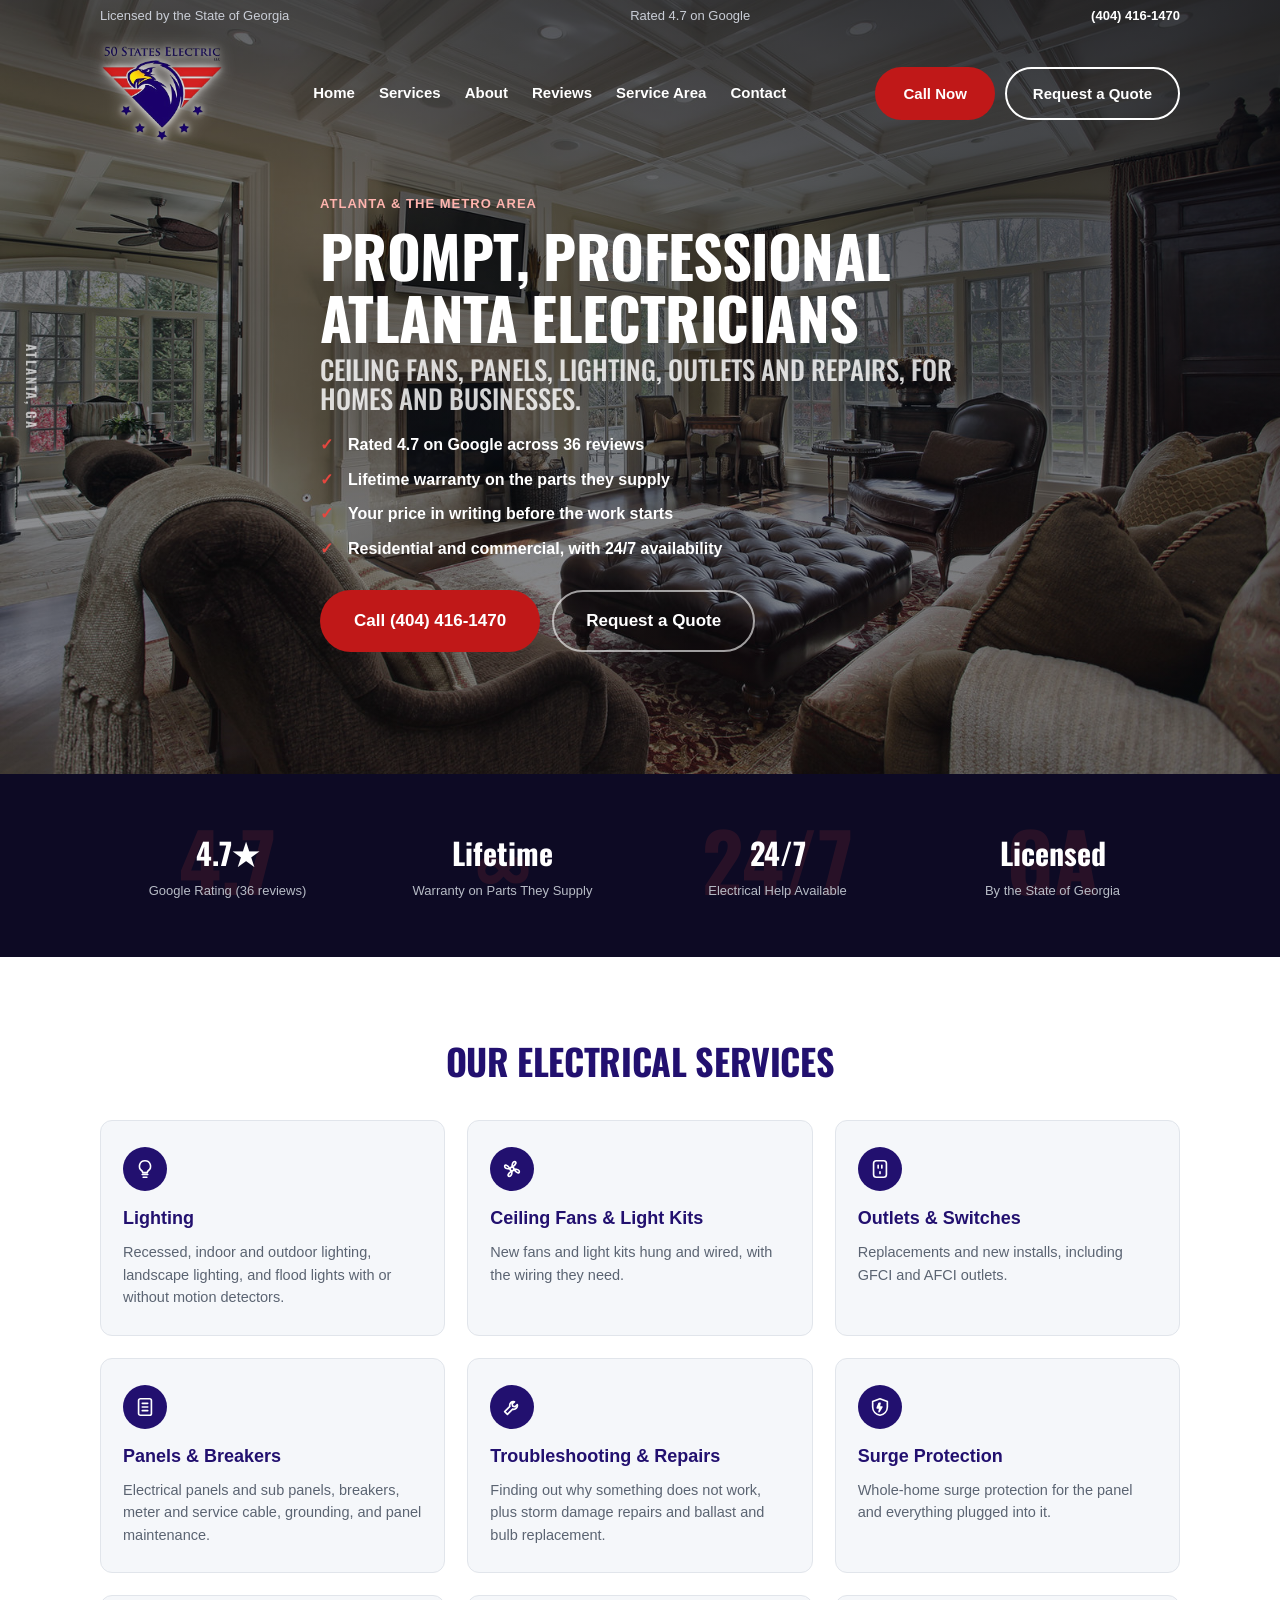
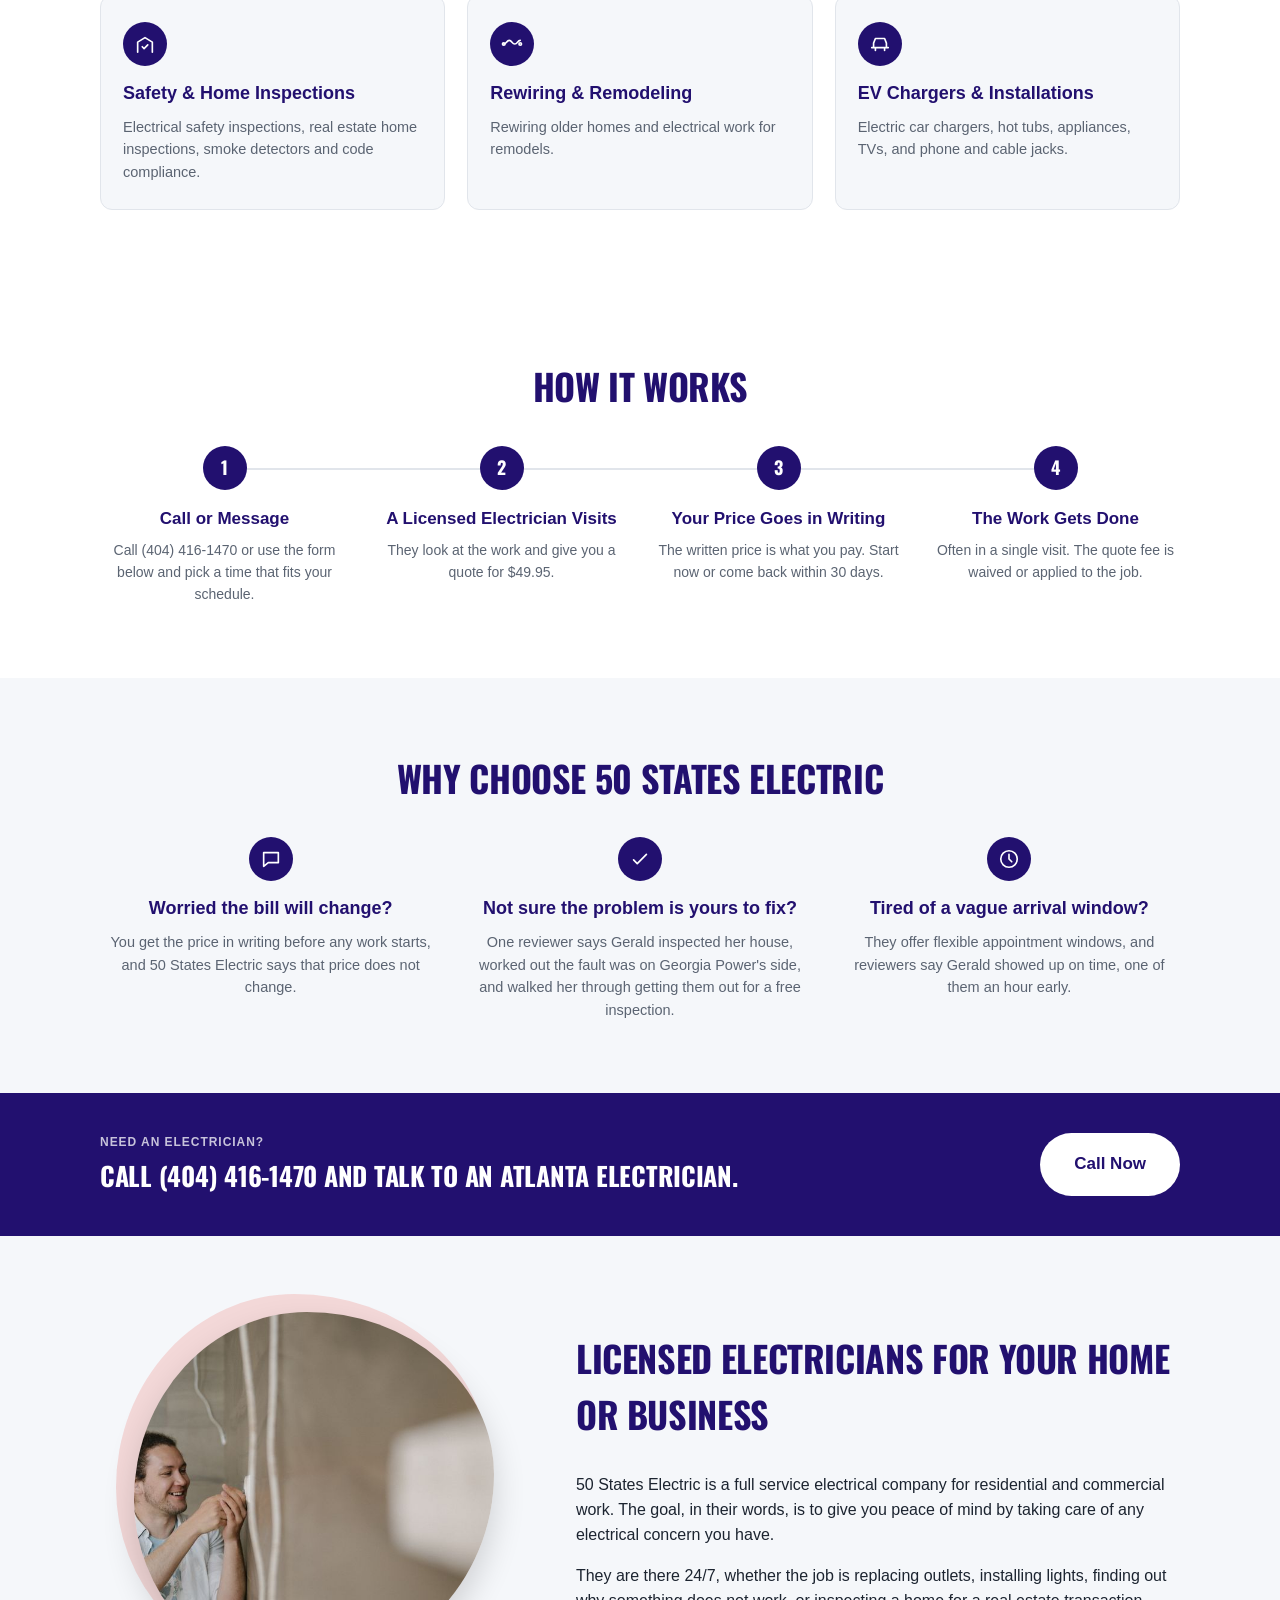
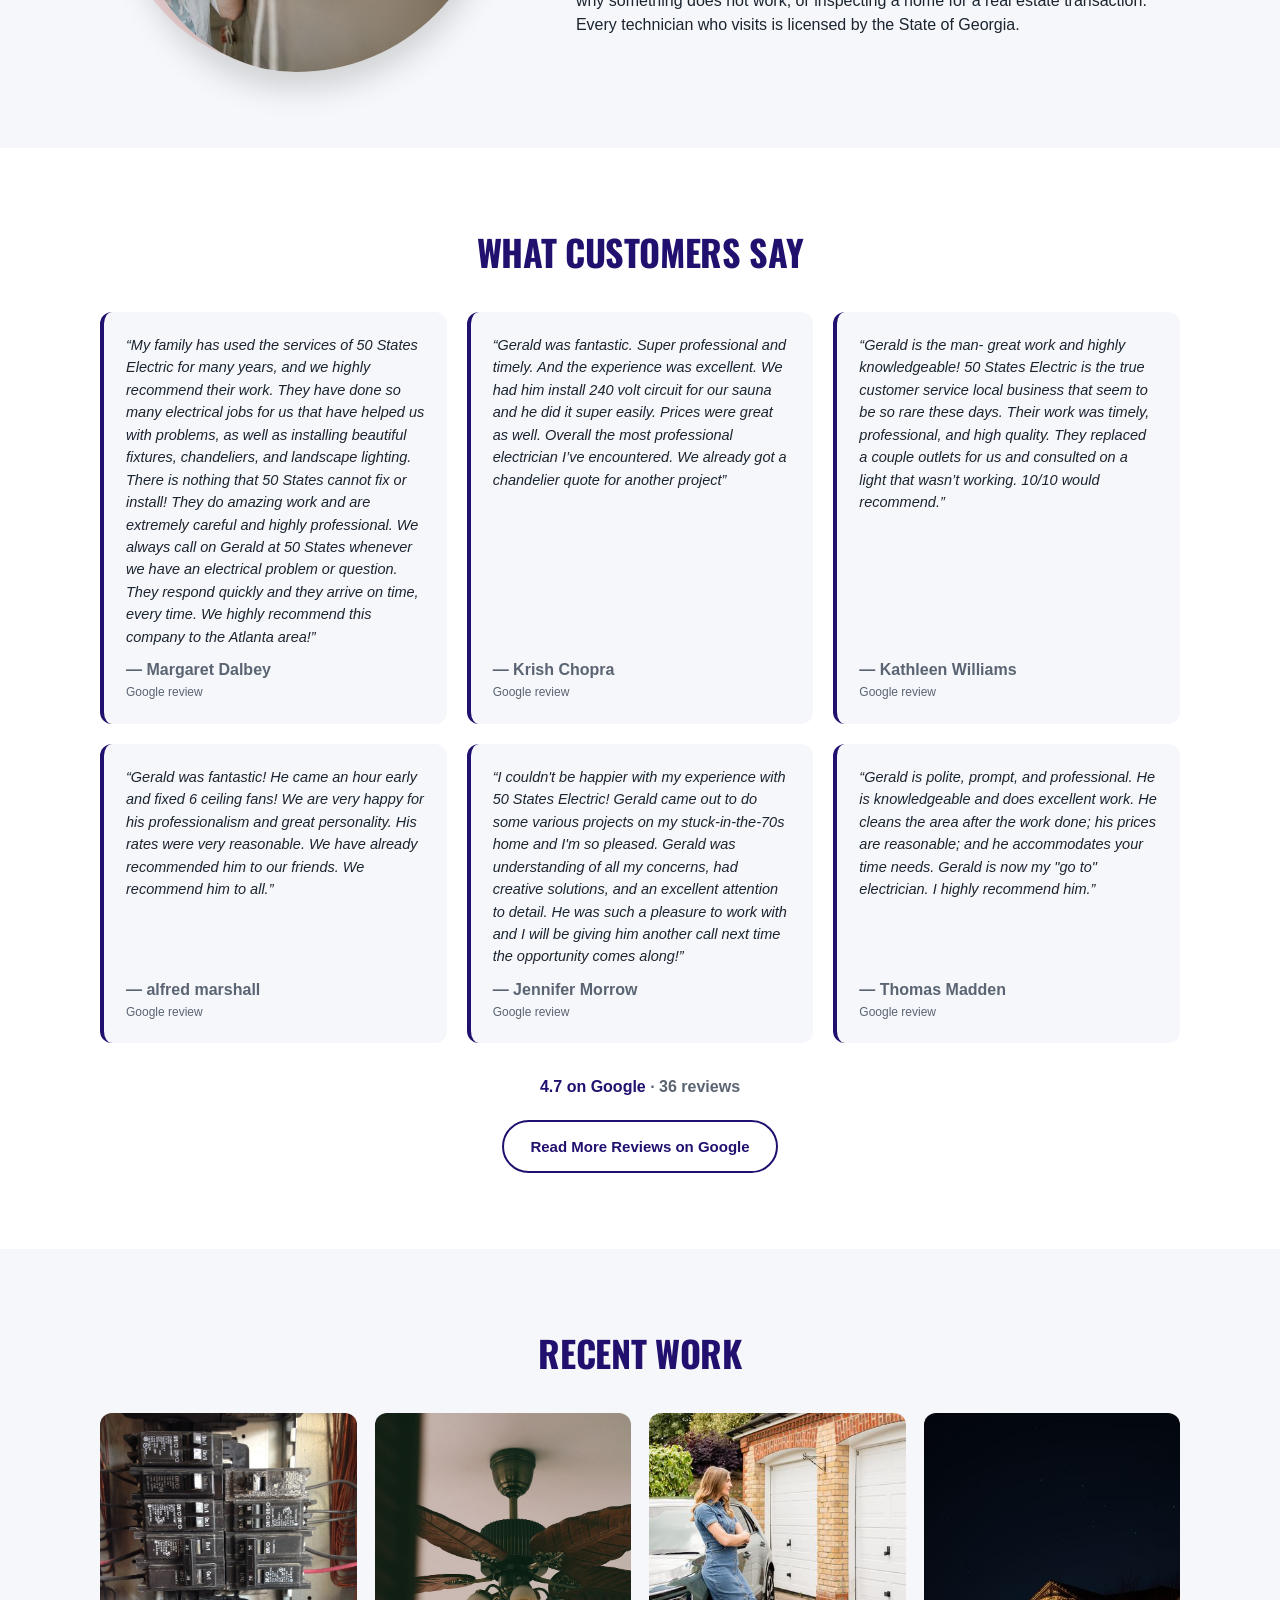
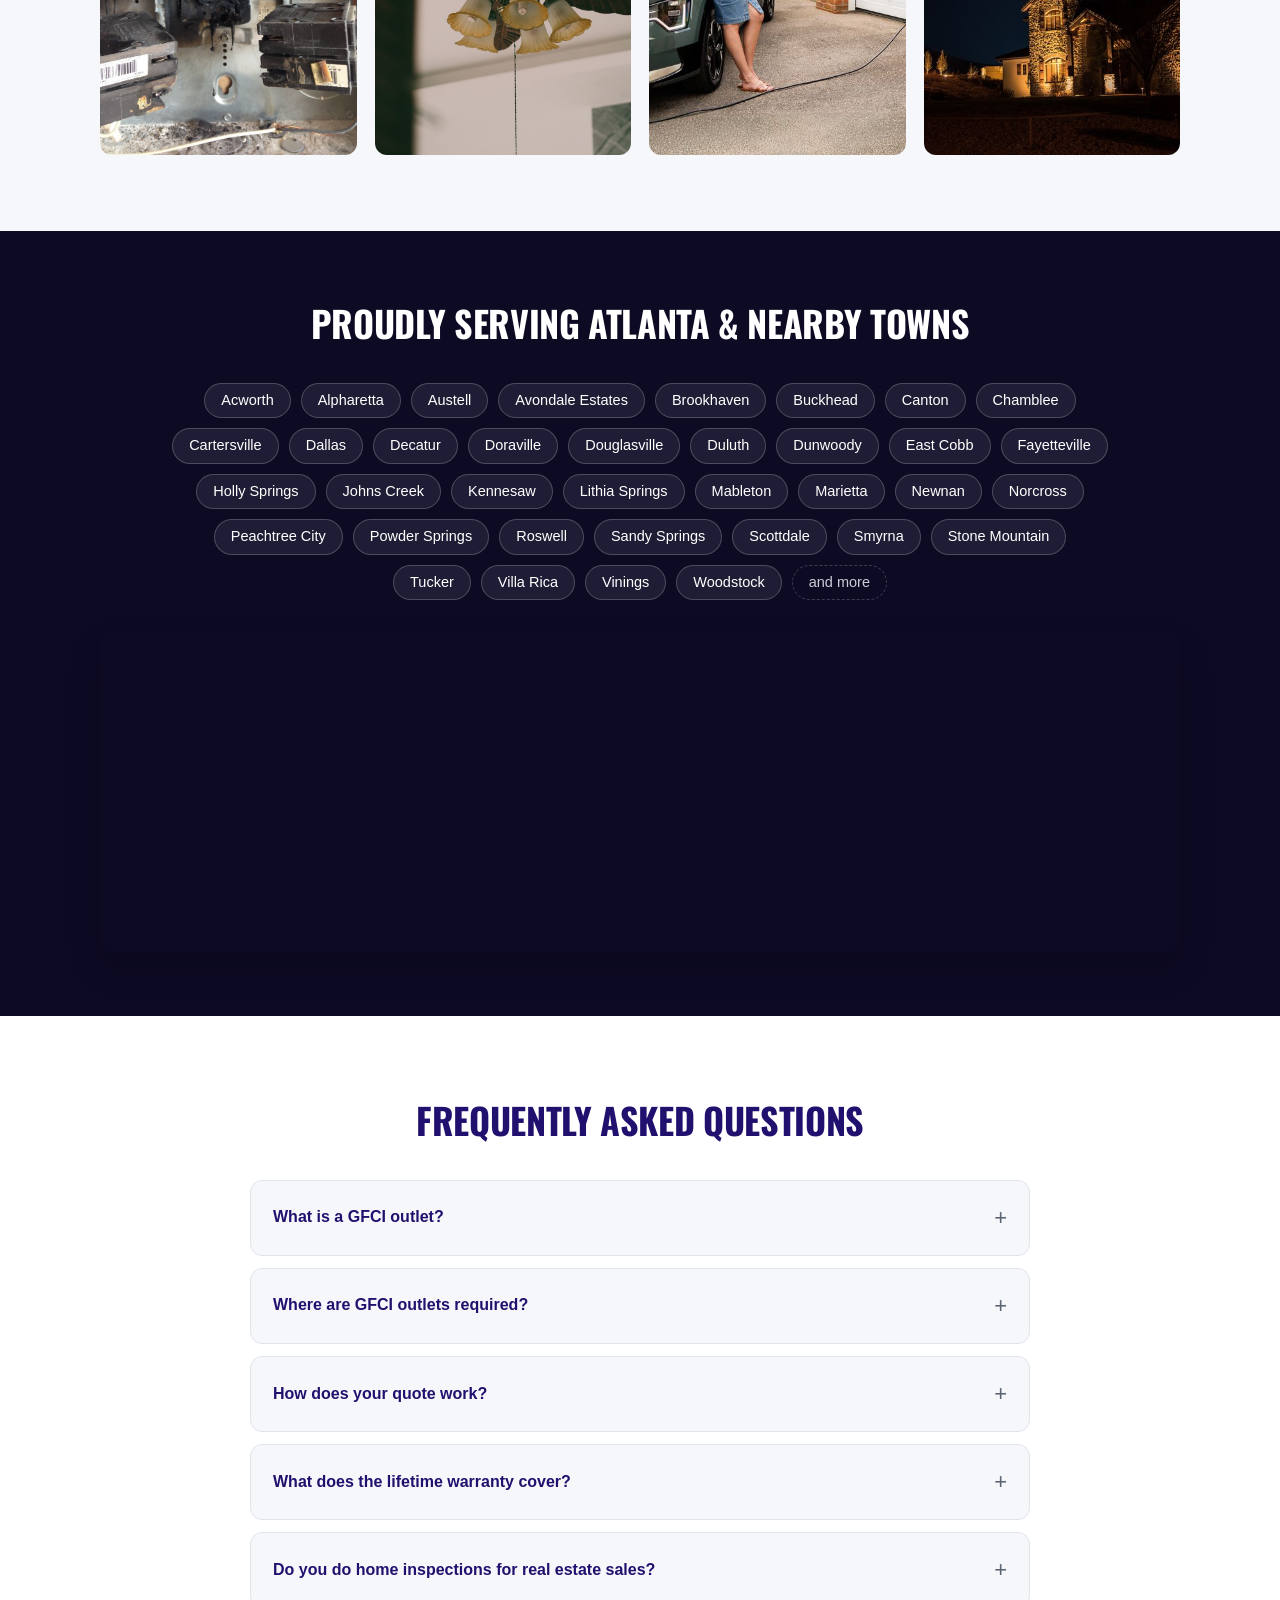
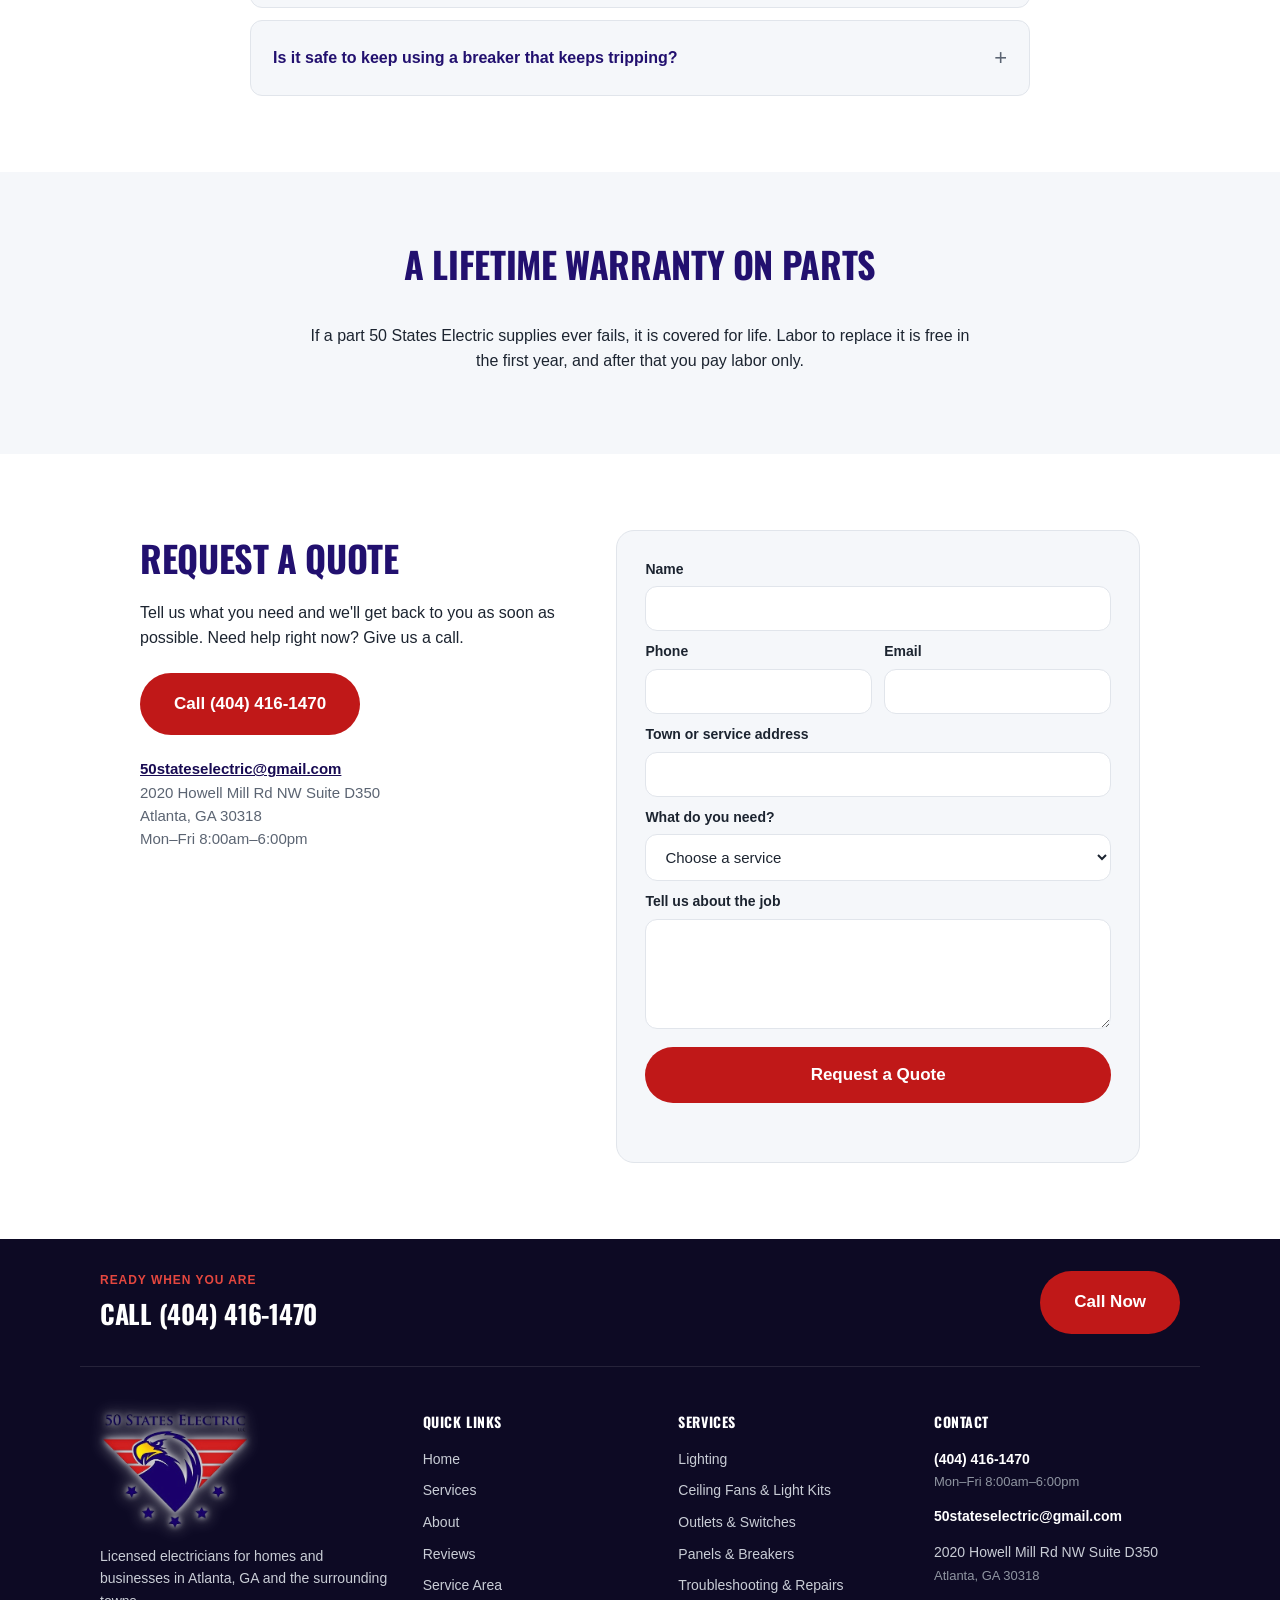
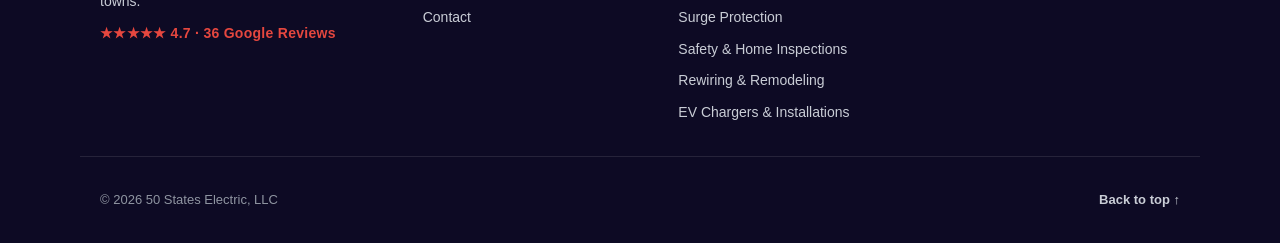
==== index.src.html @ 2126b383 "Free homepage rebuild for 50 States Electric (Atlanta, GA) Google rating (4.7, 36) and 6 verbatim Go" ====
<!DOCTYPE html>
<html lang="en">
<head>
<meta charset="UTF-8">
<meta name="viewport" content="width=device-width, initial-scale=1.0">
<title>Atlanta Electricians | 50 States Electric, LLC</title>
<meta name="description" content="Licensed Atlanta electricians for ceiling fans, panels, lighting and repairs. Rated 4.7 on Google, lifetime warranty on parts. Call (404) 416-1470.">
<meta name="robots" content="index, follow">
<meta property="og:type" content="website">
<meta property="og:site_name" content="50 States Electric, LLC">
<meta property="og:title" content="Atlanta Electricians | 50 States Electric, LLC">
<meta property="og:description" content="Ceiling fans, panels, lighting, outlets and repairs across metro Atlanta. Rated 4.7 on Google. Call (404) 416-1470.">
<meta property="og:locale" content="en_US">
<meta name="twitter:card" content="summary_large_image">
<meta name="twitter:title" content="Atlanta Electricians | 50 States Electric, LLC">
<meta name="twitter:description" content="Ceiling fans, panels, lighting, outlets and repairs across metro Atlanta. Rated 4.7 on Google.">
<!-- TODO before launch: add <link rel="canonical">, og:url, and og:image / twitter:image
     (needs a real domain and a hosted image; a data: URI won't work for social scrapers). -->
<script type="application/ld+json">
{
  "@context": "https://schema.org",
  "@type": "Electrician",
  "name": "50 States Electric, LLC",
  "telephone": "+1-404-416-1470",
  "email": "50stateselectric@gmail.com",
  "address": { "@type": "PostalAddress", "streetAddress": "2020 Howell Mill Rd NW Suite D350", "addressLocality": "Atlanta", "addressRegion": "GA", "postalCode": "30318", "addressCountry": "US" },
  "openingHoursSpecification": [{ "@type": "OpeningHoursSpecification", "dayOfWeek": ["Monday", "Tuesday", "Wednesday", "Thursday", "Friday"], "opens": "08:00", "closes": "18:00" }],
  "areaServed": [{ "@type": "City", "name": "Atlanta, GA" }, { "@type": "City", "name": "Marietta, GA" }, { "@type": "City", "name": "Decatur, GA" }, { "@type": "City", "name": "Sandy Springs, GA" }, { "@type": "City", "name": "Roswell, GA" }, { "@type": "City", "name": "Alpharetta, GA" }],
  "aggregateRating": { "@type": "AggregateRating", "ratingValue": "4.7", "reviewCount": "36", "bestRating": "5" },
  "review": [
    {"@type": "Review", "author": {"@type": "Person", "name": "Margaret Dalbey"}, "reviewBody": "My family has used the services of 50 States Electric for many years, and we highly recommend their work. They have done so many electrical jobs for us that have helped us with problems, as well as installing beautiful fixtures, chandeliers, and landscape lighting. There is nothing that 50 States cannot fix or install! They do amazing work and are extremely careful and highly professional. We always call on Gerald at 50 States whenever we have an electrical problem or question. They respond quickly and they arrive on time, every time. We highly recommend this company to the Atlanta area!"},
    {"@type": "Review", "author": {"@type": "Person", "name": "Krish Chopra"}, "reviewBody": "Gerald was fantastic. Super professional and timely. And the experience was excellent. We had him install 240 volt circuit for our sauna and he did it super easily. Prices were great as well. Overall the most professional electrician I’ve encountered. We already got a chandelier quote for another project"},
    {"@type": "Review", "author": {"@type": "Person", "name": "Kathleen Williams"}, "reviewBody": "Gerald is the man- great work and highly knowledgeable! 50 States Electric is the true customer service local business that seem to be so rare these days. Their work was timely, professional, and high quality. They replaced a couple outlets for us and consulted on a light that wasn’t working. 10/10 would recommend."},
    {"@type": "Review", "author": {"@type": "Person", "name": "alfred marshall"}, "reviewBody": "Gerald was fantastic! He came an hour early and fixed 6 ceiling fans! We are very happy for his professionalism and great personality. His rates were very reasonable. We have already recommended him to our friends. We recommend him to all."},
    {"@type": "Review", "author": {"@type": "Person", "name": "Jennifer Morrow"}, "reviewBody": "I couldn't be happier with my experience with 50 States Electric! Gerald came out to do some various projects on my stuck-in-the-70s home and I'm so pleased. Gerald was understanding of all my concerns, had creative solutions, and an excellent attention to detail. He was such a pleasure to work with and I will be giving him another call next time the opportunity comes along!"},
    {"@type": "Review", "author": {"@type": "Person", "name": "Thomas Madden"}, "reviewBody": "Gerald is polite, prompt, and professional. He is knowledgeable and does excellent work. He cleans the area after the work done; his prices are reasonable; and he accommodates your time needs. Gerald is now my \"go to\" electrician. I highly recommend him."}
  ]
}
</script>
<link rel="preconnect" href="https://fonts.googleapis.com">
<link rel="preconnect" href="https://fonts.gstatic.com" crossorigin>
<link href="https://fonts.googleapis.com/css2?family=Oswald:wght@500;700&display=swap" rel="stylesheet">
<link rel="stylesheet" href="styles.css">
</head>
<body>

<a class="skip-link" href="#main">Skip to main content</a>

<!-- ============ 1. HEADER ============ -->
<header class="site-header" id="site-header">
  <div class="topbar">
    <div class="wrap topbar-inner">
      <span class="topbar-item">Licensed by the State of Georgia</span>
      <span class="topbar-item">Rated 4.7 on Google</span>
      <a class="topbar-item topbar-phone" href="tel:+14044161470">(404) 416-1470</a>
    </div>
  </div>
  <div class="wrap main-nav">
    <a class="logo" href="#main" aria-label="50 States Electric, home">
      <span class="logo-badge"><img src="assets/logo.png" alt="50 States Electric logo" width="378" height="303"></span>
    </a>
    <nav aria-label="Primary">
      <!-- Homepage-only teaser: nav items are inert until the full multipage build. -->
      <ul class="nav-links">
        <li><a href="#" onclick="return false;">Home</a></li>
        <li><a href="#" onclick="return false;">Services</a></li>
        <li><a href="#" onclick="return false;">About</a></li>
        <li><a href="#" onclick="return false;">Reviews</a></li>
        <li><a href="#" onclick="return false;">Service Area</a></li>
        <li><a href="#" onclick="return false;">Contact</a></li>
      </ul>
    </nav>
    <div class="nav-ctas">
      <a class="btn btn-primary" href="tel:+14044161470">Call Now</a>
      <a class="btn btn-outline" href="#contact">Request a Quote</a>
    </div>
    <button type="button" class="menu-toggle" id="menu-toggle" aria-expanded="false" aria-controls="mobile-menu" aria-label="Open menu">
      <span></span><span></span><span></span>
    </button>
    <div class="mobile-menu" id="mobile-menu">
      <ul class="mobile-menu-links">
        <li><a href="#" onclick="return false;">Home</a></li>
        <li><a href="#" onclick="return false;">Services</a></li>
        <li><a href="#" onclick="return false;">About</a></li>
        <li><a href="#" onclick="return false;">Reviews</a></li>
        <li><a href="#" onclick="return false;">Service Area</a></li>
        <li><a href="#" onclick="return false;">Contact</a></li>
      </ul>
      <div class="mobile-menu-ctas">
        <a class="btn btn-primary" href="tel:+14044161470">Call Now</a>
        <a class="btn btn-outline" href="#contact">Request a Quote</a>
      </div>
    </div>
  </div>
</header>

<main id="main">

  <!-- ============ 2. HERO ============ -->
  <!-- Hero photo: the living-room photo from the hero of 50stateselectric.com (their own choice of image;
       it looks like a stock library photo, not their job). Shows the work they do: ceiling fan, wall TV, recessed lights. -->
  <section class="hero">
    <img class="hero-bg-photo" src="assets/hero-living-room.jpg" alt="Living room with a coffered ceiling, ceiling fan, recessed lights and a wall-mounted TV above a fireplace" loading="eager" width="1600" height="1067">
    <div class="hero-edge-label" aria-hidden="true">ATLANTA, GA</div>
    <div class="wrap hero-inner">
      <div class="hero-copy">
        <p class="eyebrow">Atlanta &amp; the Metro Area</p>
        <h1>Prompt, Professional Atlanta Electricians <span class="h1-sub">Ceiling fans, panels, lighting, outlets and repairs, for homes and businesses.</span></h1>
        <ul class="trust-bullets">
          <li>Rated 4.7 on Google across 36 reviews</li>
          <li>Lifetime warranty on the parts they supply</li>
          <li>Your price in writing before the work starts</li>
          <li>Residential and commercial, with 24/7 availability</li>
        </ul>
        <div class="hero-ctas">
          <a class="btn btn-primary btn-lg" href="tel:+14044161470">Call (404) 416-1470</a>
          <a class="btn btn-outline btn-lg" href="#contact">Request a Quote</a>
        </div>
      </div>
    </div>
  </section>

  <!-- ============ 3. TRUST STATS BAR ============
       Google 4.7 / 36 reviews read from their Google Business Profile (Sept 2026).
       Warranty, 24/7 and State of Georgia license are from their own About and home pages.
       Missing (ask the owner): license number, years in business. -->
  <section class="stats-bar" aria-label="Trust indicators">
    <div class="wrap stats-grid">
      <div class="stat reveal" data-ghost="4.7">
        <span class="stat-value">4.7★</span>
        <span class="stat-label">Google Rating (36 reviews)</span>
      </div>
      <div class="stat reveal" data-ghost="∞">
        <span class="stat-value">Lifetime</span>
        <span class="stat-label">Warranty on Parts They Supply</span>
      </div>
      <div class="stat reveal" data-ghost="24/7">
        <span class="stat-value">24/7</span>
        <span class="stat-label">Electrical Help Available</span>
      </div>
      <div class="stat reveal" data-ghost="GA">
        <span class="stat-value">Licensed</span>
        <span class="stat-label">By the State of Georgia</span>
      </div>
    </div>
  </section>

  <!-- ============ 4. SERVICES ============
       Grouped from the 26-item service list on 50stateselectric.com/services. -->
  <section id="services" class="services">
    <div class="wrap">
      <h2 class="reveal">Our Electrical Services</h2>
      <div class="services-grid">
        <div class="service-card reveal">
          <span class="service-icon" aria-hidden="true"><svg viewBox="0 0 24 24" stroke-width="1.8"><path d="M9 18h6M10 21h4M12 3a6 6 0 0 0-3.5 10.9c.6.5 1 1.2 1 2.1h5c0-.9.4-1.6 1-2.1A6 6 0 0 0 12 3z" stroke-linecap="round" stroke-linejoin="round" fill="none"/></svg></span>
          <h3>Lighting</h3>
          <p>Recessed, indoor and outdoor lighting, landscape lighting, and flood lights with or without motion detectors.</p>
        </div>
        <div class="service-card reveal">
          <span class="service-icon" aria-hidden="true"><svg viewBox="0 0 24 24" stroke-width="1.8"><circle cx="12" cy="12" r="2"/><path d="M12 10c0-4 1-6 3-6s2 3-3 6zM14 12c4 0 6 1 6 3s-3 2-6-3zM12 14c0 4-1 6-3 6s-2-3 3-6zM10 12c-4 0-6-1-6-3s3-2 6 3z" stroke-linecap="round" stroke-linejoin="round" fill="none"/></svg></span>
          <h3>Ceiling Fans &amp; Light Kits</h3>
          <p>New fans and light kits hung and wired, with the wiring they need.</p>
        </div>
        <div class="service-card reveal">
          <span class="service-icon" aria-hidden="true"><svg viewBox="0 0 24 24" stroke-width="1.8"><rect x="5" y="3" width="14" height="18" rx="3" fill="none"/><path d="M10 8v3M14 8v3M12 15v2" stroke-linecap="round"/></svg></span>
          <h3>Outlets &amp; Switches</h3>
          <p>Replacements and new installs, including GFCI and AFCI outlets.</p>
        </div>
        <div class="service-card reveal">
          <span class="service-icon" aria-hidden="true"><svg viewBox="0 0 24 24" stroke-width="1.8"><rect x="5" y="3" width="14" height="18" rx="2" fill="none"/><path d="M9 8h6M9 12h6M9 16h6" stroke-linecap="round"/></svg></span>
          <h3>Panels &amp; Breakers</h3>
          <p>Electrical panels and sub panels, breakers, meter and service cable, grounding, and panel maintenance.</p>
        </div>
        <div class="service-card reveal">
          <span class="service-icon" aria-hidden="true"><svg viewBox="0 0 24 24" stroke-width="1.8"><path d="M14.7 6.3a4 4 0 0 0-5 5L4 17l3 3 5.7-5.7a4 4 0 0 0 5-5l-2.4 2.4-2.6-.6-.6-2.6 2.6-2.2z" stroke-linecap="round" stroke-linejoin="round" fill="none"/></svg></span>
          <h3>Troubleshooting &amp; Repairs</h3>
          <p>Finding out why something does not work, plus storm damage repairs and ballast and bulb replacement.</p>
        </div>
        <div class="service-card reveal">
          <span class="service-icon" aria-hidden="true"><svg viewBox="0 0 24 24" stroke-width="1.8"><path d="M12 3 4 6v6c0 4.5 3.4 8 8 9 4.6-1 8-4.5 8-9V6l-8-3z" stroke-linecap="round" stroke-linejoin="round" fill="none"/><path d="m11 8-2 5h3l-1 4 3-5h-3l1-4z" stroke-linecap="round" stroke-linejoin="round"/></svg></span>
          <h3>Surge Protection</h3>
          <p>Whole-home surge protection for the panel and everything plugged into it.</p>
        </div>
        <div class="service-card reveal">
          <span class="service-icon" aria-hidden="true"><svg viewBox="0 0 24 24" stroke-width="1.8"><path d="M4 21V10l8-5 8 5v11" stroke-linecap="round" stroke-linejoin="round" fill="none"/><path d="m9 15 2 2 4-4" stroke-linecap="round" stroke-linejoin="round" fill="none"/></svg></span>
          <h3>Safety &amp; Home Inspections</h3>
          <p>Electrical safety inspections, real estate home inspections, smoke detectors and code compliance.</p>
        </div>
        <div class="service-card reveal">
          <span class="service-icon" aria-hidden="true"><svg viewBox="0 0 24 24" stroke-width="1.8"><path d="M3 12c3 0 3-4 6-4s3 4 6 4 3-4 6-4" stroke-linecap="round" stroke-linejoin="round" fill="none"/><circle cx="3" cy="12" r="1.4"/><circle cx="21" cy="12" r="1.4"/></svg></span>
          <h3>Rewiring &amp; Remodeling</h3>
          <p>Rewiring older homes and electrical work for remodels.</p>
        </div>
        <div class="service-card reveal">
          <span class="service-icon" aria-hidden="true"><svg viewBox="0 0 24 24" stroke-width="1.8"><path d="M5 16V11l2-5h10l2 5v5M3 16h18M7 19v-3M17 19v-3" stroke-linecap="round" stroke-linejoin="round" fill="none"/></svg></span>
          <h3>EV Chargers &amp; Installations</h3>
          <p>Electric car chargers, hot tubs, appliances, TVs, and phone and cable jacks.</p>
        </div>
      </div>
    </div>
  </section>

  <!-- ============ 4b. HOW IT WORKS ============
       Steps follow the quote process described on their About page ($49.95 quote, price in writing,
       fee waived or applied to the work). -->
  <section class="process">
    <div class="wrap">
      <h2 class="reveal">How It Works</h2>
      <div class="process-grid">
        <div class="process-step reveal">
          <span class="process-num">1</span>
          <h3>Call or Message</h3>
          <p>Call (404) 416-1470 or use the form below and pick a time that fits your schedule.</p>
        </div>
        <div class="process-step reveal">
          <span class="process-num">2</span>
          <h3>A Licensed Electrician Visits</h3>
          <p>They look at the work and give you a quote for $49.95.</p>
        </div>
        <div class="process-step reveal">
          <span class="process-num">3</span>
          <h3>Your Price Goes in Writing</h3>
          <p>The written price is what you pay. Start now or come back within 30 days.</p>
        </div>
        <div class="process-step reveal">
          <span class="process-num">4</span>
          <h3>The Work Gets Done</h3>
          <p>Often in a single visit. The quote fee is waived or applied to the job.</p>
        </div>
      </div>
    </div>
  </section>

  <!-- ============ 4c. WHY CHOOSE US ============
       Each item restates the business's own published policy or something Google reviewers said. -->
  <section class="why-us">
    <div class="wrap">
      <h2 class="reveal">Why Choose 50 States Electric</h2>
      <div class="why-us-grid">
        <div class="why-us-item reveal">
          <span class="service-icon" aria-hidden="true"><svg viewBox="0 0 24 24" stroke-width="1.8"><path d="M4 5h16v11H9l-5 4V5z" stroke-linecap="round" stroke-linejoin="round" fill="none"/></svg></span>
          <h3>Worried the bill will change?</h3>
          <p>You get the price in writing before any work starts, and 50 States Electric says that price does not change.</p>
        </div>
        <div class="why-us-item reveal">
          <span class="service-icon" aria-hidden="true"><svg viewBox="0 0 24 24" stroke-width="1.8"><path d="m5 13 4 4L19 7" stroke-linecap="round" stroke-linejoin="round"/></svg></span>
          <h3>Not sure the problem is yours to fix?</h3>
          <p>One reviewer says Gerald inspected her house, worked out the fault was on Georgia Power's side, and walked her through getting them out for a free inspection.</p>
        </div>
        <div class="why-us-item reveal">
          <span class="service-icon" aria-hidden="true"><svg viewBox="0 0 24 24" stroke-width="1.8"><circle cx="12" cy="12" r="9"/><path d="M12 7v5l3 3" stroke-linecap="round" stroke-linejoin="round"/></svg></span>
          <h3>Tired of a vague arrival window?</h3>
          <p>They offer flexible appointment windows, and reviewers say Gerald showed up on time, one of them an hour early.</p>
        </div>
      </div>
    </div>
  </section>

  <!-- ============ 4d. MID-PAGE CTA BANNER ============ -->
  <section class="cta-banner">
    <div class="wrap cta-banner-inner">
      <div>
        <p class="cta-banner-eyebrow">Need an Electrician?</p>
        <h3>Call (404) 416-1470 and talk to an Atlanta electrician.</h3>
      </div>
      <a class="btn btn-primary btn-lg" href="tel:+14044161470">Call Now</a>
    </div>
  </section>

  <!-- ============ 5. ABOUT ============
       No founding story or owner photo on their site. Copy restates their own About and home pages. -->
  <section id="about" class="about">
    <div class="wrap about-inner">
      <div class="about-media">
        <!-- Temporary stock photo: Pexels photo 7647233 (Pexels License, free for commercial use).
             Replace with a real photo of Gerald or the crew. -->
        <img class="stock-photo" src="assets/about-electrician.jpg" alt="Smiling man fitting a wall switch during an electrical install" loading="lazy" width="900" height="600">
      </div>
      <div class="about-copy reveal">
        <h2>Licensed Electricians for Your Home or Business</h2>
        <p>50 States Electric is a full service electrical company for residential and commercial work. The goal, in their words, is to give you peace of mind by taking care of any electrical concern you have.</p>
        <p>They are there 24/7, whether the job is replacing outlets, installing lights, finding out why something does not work, or inspecting a home for a real estate transaction. Every technician who visits is licensed by the State of Georgia.</p>
      </div>
    </div>
  </section>

  <!-- ============ 6. REVIEWS ============
       Verbatim text from their Google Business Profile (4.7, 36 reviews; copied Sept 2026).
       Do not edit. Reviews on the old site's /reviews page (2014 to 2017) are not used here. -->
  <section id="reviews" class="testimonials">
    <div class="wrap">
      <h2 class="reveal">What Customers Say</h2>
      <div class="testimonial-grid">
        <blockquote class="testimonial reveal">
          <p>“My family has used the services of 50 States Electric for many years, and we highly recommend their work. They have done so many electrical jobs for us that have helped us with problems, as well as installing beautiful fixtures, chandeliers, and landscape lighting. There is nothing that 50 States cannot fix or install! They do amazing work and are extremely careful and highly professional. We always call on Gerald at 50 States whenever we have an electrical problem or question. They respond quickly and they arrive on time, every time. We highly recommend this company to the Atlanta area!”</p>
          <cite>— Margaret Dalbey<span>Google review</span></cite>
        </blockquote>
        <blockquote class="testimonial reveal">
          <p>“Gerald was fantastic. Super professional and timely. And the experience was excellent. We had him install 240 volt circuit for our sauna and he did it super easily. Prices were great as well. Overall the most professional electrician I’ve encountered. We already got a chandelier quote for another project”</p>
          <cite>— Krish Chopra<span>Google review</span></cite>
        </blockquote>
        <blockquote class="testimonial reveal">
          <p>“Gerald is the man- great work and highly knowledgeable! 50 States Electric is the true customer service local business that seem to be so rare these days. Their work was timely, professional, and high quality. They replaced a couple outlets for us and consulted on a light that wasn’t working. 10/10 would recommend.”</p>
          <cite>— Kathleen Williams<span>Google review</span></cite>
        </blockquote>
        <blockquote class="testimonial reveal">
          <p>“Gerald was fantastic! He came an hour early and fixed 6 ceiling fans! We are very happy for his professionalism and great personality. His rates were very reasonable. We have already recommended him to our friends. We recommend him to all.”</p>
          <cite>— alfred marshall<span>Google review</span></cite>
        </blockquote>
        <blockquote class="testimonial reveal">
          <p>“I couldn't be happier with my experience with 50 States Electric! Gerald came out to do some various projects on my stuck-in-the-70s home and I'm so pleased. Gerald was understanding of all my concerns, had creative solutions, and an excellent attention to detail. He was such a pleasure to work with and I will be giving him another call next time the opportunity comes along!”</p>
          <cite>— Jennifer Morrow<span>Google review</span></cite>
        </blockquote>
        <blockquote class="testimonial reveal">
          <p>“Gerald is polite, prompt, and professional. He is knowledgeable and does excellent work. He cleans the area after the work done; his prices are reasonable; and he accommodates your time needs. Gerald is now my &quot;go to&quot; electrician. I highly recommend him.”</p>
          <cite>— Thomas Madden<span>Google review</span></cite>
        </blockquote>
      </div>
      <p class="review-summary reveal"><strong>4.7 on Google</strong> &middot; 36 reviews</p>
      <div class="review-links">
        <a class="btn btn-outline" href="https://www.google.com/maps/search/50+States+Electric+Atlanta+GA" target="_blank" rel="noopener">Read More Reviews on Google</a>
      </div>
    </div>
  </section>

  <!-- ============ 6b. RECENT WORK ============
       Tile 1 is a real photo from 50stateselectric.com/pictures (their caption: the incorrect type of
       breakers were used, which created burning and melting). Tiles 2 to 4 are temporary Pexels stock,
       each matched to a real service and credited. Replace with real job photos first.
         2. Ceiling fan:        Pexels https://www.pexels.com/photo/12689254/
         3. EV charger:         Pexels https://www.pexels.com/photo/27355829/
         4. Landscape lighting: Pexels https://www.pexels.com/photo/2126126/
       All Pexels License (free for commercial use). -->
  <section class="gallery">
    <div class="wrap">
      <h2 class="reveal">Recent Work</h2>
      <div class="gallery-grid">
        <button type="button" class="gallery-item reveal" data-lightbox-index="0" aria-label="View larger photo: melted electrical panel">
          <img class="stock-photo gallery-photo" src="assets/gallery-panel-real.jpg" alt="Melted electrical panel and breakers, burned because the wrong type of breakers were used" loading="lazy" width="700" height="933">
        </button>
        <button type="button" class="gallery-item reveal" data-lightbox-index="1" aria-label="View larger photo: ceiling fan">
          <img class="stock-photo gallery-photo" src="assets/gallery-fan.jpg" alt="Ceiling fan with a five-bulb glass light kit" loading="lazy" width="800" height="1200">
        </button>
        <button type="button" class="gallery-item reveal" data-lightbox-index="2" aria-label="View larger photo: home EV charger">
          <img class="stock-photo gallery-photo" src="assets/gallery-ev.jpg" alt="Wall-mounted home EV charger beside a garage with an electric car plugged in" loading="lazy" width="800" height="533">
        </button>
        <button type="button" class="gallery-item reveal" data-lightbox-index="3" aria-label="View larger photo: landscape lighting">
          <img class="stock-photo gallery-photo" src="assets/gallery-landscape.jpg" alt="Stone house at night lit by landscape lighting" loading="lazy" width="800" height="532">
        </button>
      </div>
    </div>
  </section>

  <div class="lightbox" id="lightbox" role="dialog" aria-modal="true" aria-label="Recent work photo viewer" hidden>
    <div class="lightbox-backdrop" data-lightbox-close></div>
    <div class="lightbox-content">
      <button type="button" class="lightbox-close" id="lightbox-close" aria-label="Close photo viewer">&times;</button>
      <button type="button" class="lightbox-nav lightbox-prev" id="lightbox-prev" aria-label="Previous photo">&#8249;</button>
      <img class="lightbox-img" id="lightbox-img" src="" alt="">
      <button type="button" class="lightbox-nav lightbox-next" id="lightbox-next" aria-label="Next photo">&#8250;</button>
      <p class="lightbox-caption"><span id="lightbox-caption-text"></span> — <span id="lightbox-counter"></span></p>
    </div>
  </div>

  <!-- ============ 7. SERVICE AREA ============
       Town list is copied from 50stateselectric.com/services ("Areas We Service"). -->
  <section id="service-area" class="service-area">
    <div class="wrap">
      <h2 class="reveal">Proudly Serving Atlanta &amp; Nearby Towns</h2>
      <ul class="town-list reveal">
        <li>Acworth</li>
        <li>Alpharetta</li>
        <li>Austell</li>
        <li>Avondale Estates</li>
        <li>Brookhaven</li>
        <li>Buckhead</li>
        <li>Canton</li>
        <li>Chamblee</li>
        <li>Cartersville</li>
        <li>Dallas</li>
        <li>Decatur</li>
        <li>Doraville</li>
        <li>Douglasville</li>
        <li>Duluth</li>
        <li>Dunwoody</li>
        <li>East Cobb</li>
        <li>Fayetteville</li>
        <li>Holly Springs</li>
        <li>Johns Creek</li>
        <li>Kennesaw</li>
        <li>Lithia Springs</li>
        <li>Mableton</li>
        <li>Marietta</li>
        <li>Newnan</li>
        <li>Norcross</li>
        <li>Peachtree City</li>
        <li>Powder Springs</li>
        <li>Roswell</li>
        <li>Sandy Springs</li>
        <li>Scottdale</li>
        <li>Smyrna</li>
        <li>Stone Mountain</li>
        <li>Tucker</li>
        <li>Villa Rica</li>
        <li>Vinings</li>
        <li>Woodstock</li>
        <li class="town-more">and more</li>
      </ul>
      <div class="map-embed">
        <iframe src="https://maps.google.com/maps?q=2020%20Howell%20Mill%20Rd%20NW%2C%20Atlanta%2C%20GA%2030318&amp;output=embed" loading="lazy" title="Map of 50 States Electric at 2020 Howell Mill Rd NW, Atlanta, GA"></iframe>
      </div>
    </div>
  </section>

  <!-- ============ 7b. FAQ ============
       The first two answers restate their own FAQ page. -->
  <section class="faq">
    <div class="wrap">
      <h2 class="reveal">Frequently Asked Questions</h2>
      <div class="faq-list">
        <details class="faq-item reveal">
          <summary>What is a GFCI outlet?</summary>
          <p>A GFCI (Ground Fault Circuit Interrupter) is an outlet built to protect people from shock. It watches the current going out and coming back, and shuts off power within about 25 milliseconds if the two do not match. Cheap versions sold online are not recommended.</p>
        </details>
        <details class="faq-item reveal">
          <summary>Where are GFCI outlets required?</summary>
          <p>In the whole kitchen, bathrooms, the garage or carport, any outdoor outlet, unfinished basement areas, the laundry room, and by a garden tub.</p>
        </details>
        <details class="faq-item reveal">
          <summary>How does your quote work?</summary>
          <p>A licensed electrician visits, looks at the work and gives you a quote for $49.95. The price you are given in writing is what you pay, and you can start right away or come back within 30 days. The quote fee is waived if the work starts right away, or applied to the job when they return.</p>
        </details>
        <details class="faq-item reveal">
          <summary>What does the lifetime warranty cover?</summary>
          <p>Parts that 50 States Electric supplies. If one fails, the part is always free. Labor to replace it is free in the first year, and after that you pay labor only.</p>
        </details>
        <details class="faq-item reveal">
          <summary>Do you do home inspections for real estate sales?</summary>
          <p>Yes. Real estate home inspections and electrical safety inspections are both on their service list.</p>
        </details>
        <details class="faq-item reveal">
          <summary>Is it safe to keep using a breaker that keeps tripping?</summary>
          <p>Not for long. A breaker trips to protect the wiring from overload or a fault. If it keeps happening, turn off what is on that circuit and have it checked.</p>
        </details>
      </div>
    </div>
  </section>

  <!-- ============ 8. WARRANTY (their own published guarantee) ============ -->
  <section class="guarantee">
    <div class="wrap guarantee-inner">
      <h2 class="reveal">A Lifetime Warranty on Parts</h2>
      <p>If a part 50 States Electric supplies ever fails, it is covered for life. Labor to replace it is free in the first year, and after that you pay labor only.</p>
    </div>
  </section>

  <!-- ============ CONTACT ============ -->
  <section id="contact" class="contact">
    <div class="wrap contact-wrap">
      <div class="contact-info reveal">
        <h2>Request a Quote</h2>
        <p>Tell us what you need and we'll get back to you as soon as possible. Need help right now? Give us a call.</p>
        <div class="contact-actions">
          <a class="btn btn-primary btn-lg" href="tel:+14044161470">Call (404) 416-1470</a>
        </div>
        <p class="contact-lines"><a href="mailto:50stateselectric@gmail.com">50stateselectric@gmail.com</a><br>2020 Howell Mill Rd NW Suite D350<br>Atlanta, GA 30318<br>Mon–Fri 8:00am–6:00pm</p>
      </div>
      <!-- The form opens the visitor's email app with a pre-filled message to the business's own address. -->
      <form class="contact-form reveal" id="estimate-form" aria-label="Request a quote" novalidate>
        <label for="f-name">Name</label>
        <input id="f-name" type="text" name="name" autocomplete="name" required>
        <div class="form-row">
          <div>
            <label for="f-phone">Phone</label>
            <input id="f-phone" type="tel" name="phone" autocomplete="tel" required>
          </div>
          <div>
            <label for="f-email">Email</label>
            <input id="f-email" type="email" name="email" autocomplete="email" required>
          </div>
        </div>
        <label for="f-address">Town or service address</label>
        <input id="f-address" type="text" name="address" autocomplete="street-address">
        <label for="f-service">What do you need?</label>
        <select id="f-service" name="service">
          <option value="">Choose a service</option>
          <option>Lighting</option>
          <option>Ceiling fan or light kit</option>
          <option>Outlets or switches</option>
          <option>Panel or breaker work</option>
          <option>Troubleshooting or repair</option>
          <option>Surge protection</option>
          <option>Safety or home inspection</option>
          <option>Rewiring or remodel</option>
          <option>EV charger or other installation</option>
          <option>Emergency (no power)</option>
          <option>Something else</option>
        </select>
        <label for="f-message">Tell us about the job</label>
        <textarea id="f-message" name="message"></textarea>
        <button type="submit" class="btn btn-primary btn-lg">Request a Quote</button>
        <p class="form-note" id="form-note" role="status" aria-live="polite"></p>
      </form>
    </div>
  </section>

</main>

<!-- ============ 9. FOOTER ============ -->
<footer class="site-footer">
  <div class="wrap footer-cta">
    <div>
      <p class="footer-cta-eyebrow">Ready when you are</p>
      <h3>Call (404) 416-1470</h3>
    </div>
    <a class="btn btn-primary btn-lg" href="tel:+14044161470">Call Now</a>
  </div>

  <div class="wrap footer-grid">
    <div class="footer-col footer-brand">
      <div class="footer-logo">
        <span class="logo-badge"><img src="assets/logo.png" alt="50 States Electric logo" loading="lazy" width="378" height="303"></span>
      </div>
      <p>Licensed electricians for homes and businesses in Atlanta, GA and the surrounding towns.</p>
      <p class="footer-rating">★★★★★ 4.7 · 36 Google Reviews</p>
    </div>

    <div class="footer-col">
      <h4>Quick Links</h4>
      <ul>
        <li><a href="#" onclick="return false;">Home</a></li>
        <li><a href="#" onclick="return false;">Services</a></li>
        <li><a href="#" onclick="return false;">About</a></li>
        <li><a href="#" onclick="return false;">Reviews</a></li>
        <li><a href="#" onclick="return false;">Service Area</a></li>
        <li><a href="#" onclick="return false;">Contact</a></li>
      </ul>
    </div>

    <div class="footer-col">
      <h4>Services</h4>
      <ul>
        <li><a href="#services">Lighting</a></li>
        <li><a href="#services">Ceiling Fans &amp; Light Kits</a></li>
        <li><a href="#services">Outlets &amp; Switches</a></li>
        <li><a href="#services">Panels &amp; Breakers</a></li>
        <li><a href="#services">Troubleshooting &amp; Repairs</a></li>
        <li><a href="#services">Surge Protection</a></li>
        <li><a href="#services">Safety &amp; Home Inspections</a></li>
        <li><a href="#services">Rewiring &amp; Remodeling</a></li>
        <li><a href="#services">EV Chargers &amp; Installations</a></li>
      </ul>
    </div>

    <div class="footer-col">
      <h4>Contact</h4>
      <p class="contact-line">
        <a href="tel:+14044161470">(404) 416-1470</a>
        <span class="muted">Mon–Fri 8:00am–6:00pm</span>
      </p>
      <p class="contact-line">
        <a href="mailto:50stateselectric@gmail.com">50stateselectric@gmail.com</a>
      </p>
      <p class="contact-line">
        2020 Howell Mill Rd NW Suite D350
        <span class="muted">Atlanta, GA 30318</span>
      </p>
    </div>
  </div>

  <div class="wrap footer-bottom">
    <!-- ADD LICENSE NUMBER when supplied. -->
    <p>&copy; <span id="footer-year"></span> 50 States Electric, LLC</p>
    <a class="back-to-top" href="#main">Back to top ↑</a>
  </div>
</footer>

<a class="sticky-cta" href="tel:+14044161470" aria-label="Call 50 States Electric now">Call Now</a>

<script>
(function () {
  var yearEl = document.getElementById('footer-year');
  if (yearEl) { yearEl.textContent = new Date().getFullYear(); }

  var menuToggle = document.getElementById('menu-toggle');
  var mobileMenu = document.getElementById('mobile-menu');
  var setMenu = function (open) {
    mobileMenu.classList.toggle('is-open', open);
    menuToggle.setAttribute('aria-expanded', open ? 'true' : 'false');
    menuToggle.setAttribute('aria-label', open ? 'Close menu' : 'Open menu');
  };
  menuToggle.addEventListener('click', function () { setMenu(!mobileMenu.classList.contains('is-open')); });
  window.addEventListener('resize', function () { if (window.innerWidth > 860) { setMenu(false); } });

  // Transparent-over-photo header: absolute at rest, fixed + solid once scrolled.
  var header = document.getElementById('site-header');
  var applyScrolledState = function () { header.classList.toggle('is-scrolled', window.scrollY > 12); };
  var scrollTicking = false;
  window.addEventListener('scroll', function () {
    if (!scrollTicking) {
      window.requestAnimationFrame(function () { applyScrolledState(); scrollTicking = false; });
      scrollTicking = true;
    }
  }, { passive: true });
  applyScrolledState();

  var reduceMotion = window.matchMedia('(prefers-reduced-motion: reduce)').matches;
  var revealEls = document.querySelectorAll('.reveal');
  if (reduceMotion || !('IntersectionObserver' in window)) {
    revealEls.forEach(function (el) { el.classList.add('is-visible'); });
  } else {
    var io = new IntersectionObserver(function (entries) {
      entries.forEach(function (entry) {
        if (entry.isIntersecting) { entry.target.classList.add('is-visible'); io.unobserve(entry.target); }
      });
    }, { threshold: 0.15 });
    revealEls.forEach(function (el) { io.observe(el); });
  }

  // Quote form: opens the visitor's email app with a pre-filled message to the business.
  // TO_EMAIL is the address listed on 50 States Electric's own site.
  var TO_EMAIL = '50stateselectric@gmail.com';
  var form = document.getElementById('estimate-form');
  var note = document.getElementById('form-note');
  form.addEventListener('submit', function (e) {
    e.preventDefault();
    var f = form.elements;
    var missing = ['name', 'phone', 'email'].filter(function (k) { return !f[k].value.trim(); });
    if (missing.length || !f.email.checkValidity()) {
      note.textContent = 'Please add your name, phone number and a valid email so we can reach you.';
      (missing.length ? f[missing[0]] : f.email).focus();
      return;
    }
    var lines = [
      'Name: ' + f.name.value.trim(),
      'Phone: ' + f.phone.value.trim(),
      'Email: ' + f.email.value.trim(),
      'Town or address: ' + f.address.value.trim(),
      'Service: ' + f.service.value,
      '',
      f.message.value.trim()
    ];
    var url = 'mailto:' + TO_EMAIL + '?subject=' + encodeURIComponent('Quote Request from ' + f.name.value.trim()) +
      '&body=' + encodeURIComponent(lines.join(String.fromCharCode(10)));
    note.textContent = 'Opening your email app. If nothing opens, call (404) 416-1470.';
    window.location.href = url;
  });

  // Recent Work gallery lightbox: enlarge, prev/next, keyboard nav, focus trap, returns focus on close.
  var galleryButtons = Array.prototype.slice.call(document.querySelectorAll('[data-lightbox-index]'));
  if (galleryButtons.length) {
    var lightbox = document.getElementById('lightbox');
    var lbImg = document.getElementById('lightbox-img');
    var lbCaption = document.getElementById('lightbox-caption-text');
    var lbCounter = document.getElementById('lightbox-counter');
    var lbClose = document.getElementById('lightbox-close');
    var lbPrev = document.getElementById('lightbox-prev');
    var lbNext = document.getElementById('lightbox-next');
    var photos = galleryButtons.map(function (btn) {
      var img = btn.querySelector('img');
      return { src: img.src, alt: img.alt };
    });
    var currentIndex = 0;
    var openerEl = null;

    var render = function () {
      var photo = photos[currentIndex];
      lbImg.src = photo.src;
      lbImg.alt = photo.alt;
      lbCaption.textContent = photo.alt;
      lbCounter.textContent = (currentIndex + 1) + ' / ' + photos.length;
      lbPrev.hidden = lbNext.hidden = photos.length < 2;
    };
    var openLightbox = function (index, opener) {
      currentIndex = index; openerEl = opener; render();
      lightbox.hidden = false; lbClose.focus();
      document.addEventListener('keydown', onKeydown);
    };
    var closeLightbox = function () {
      lightbox.hidden = true;
      document.removeEventListener('keydown', onKeydown);
      if (openerEl) { openerEl.focus(); }
    };
    var showPrev = function () { currentIndex = (currentIndex - 1 + photos.length) % photos.length; render(); };
    var showNext = function () { currentIndex = (currentIndex + 1) % photos.length; render(); };
    var onKeydown = function (e) {
      if (e.key === 'Escape') { closeLightbox(); return; }
      if (e.key === 'ArrowLeft') { showPrev(); return; }
      if (e.key === 'ArrowRight') { showNext(); return; }
      if (e.key === 'Tab') {
        var focusable = [lbClose, lbPrev, lbNext].filter(function (el) { return !el.hidden; });
        var idx = focusable.indexOf(document.activeElement);
        if (e.shiftKey && idx <= 0) { e.preventDefault(); focusable[focusable.length - 1].focus(); }
        else if (!e.shiftKey && idx === focusable.length - 1) { e.preventDefault(); focusable[0].focus(); }
      }
    };
    galleryButtons.forEach(function (btn, i) { btn.addEventListener('click', function () { openLightbox(i, btn); }); });
    lbClose.addEventListener('click', closeLightbox);
    lbPrev.addEventListener('click', showPrev);
    lbNext.addEventListener('click', showNext);
    document.querySelectorAll('[data-lightbox-close]').forEach(function (el) { el.addEventListener('click', closeLightbox); });
  }
})();
</script>

</body>
</html>
---- styles.css ----
/* ============ Design tokens ============
   Swap these per-business. Pull the primary/accent from the business's real
   logo/brand if they have one — sample the actual pixel colors (PIL/Pillow)
   rather than eyeballing a hex value, it's consistently more accurate.
   Otherwise this navy/amber pairing reads as "trades/trust" without looking
   like a template. Keep it to ONE dominant accent color doing all the
   CTA/heading work; a second brand color (if any) should stay a sparing
   accent (underlines, stat ghost numerals) rather than a second competing
   button color. Dark sections use a near-black ink rather than a second
   brand color — see "Modern visual design patterns" in references/patterns.md. */
:root {
  --color-primary: #22106f;      /* logo navy, sampled from the eagle logo (~#180060) lightened slightly */
  --color-primary-dark: #170a52;
  --color-ink: #0d0a24;          /* near-black — full-bleed section bands */
  --color-accent: #e5473f;       /* logo red (sampled ~#c01818), lightened for use on dark bands */
  --color-accent-dark: #c01818;
  --color-text: #1c2430;
  --color-text-muted: #5b6472;
  --color-bg: #ffffff;
  --color-bg-alt: #f5f7fa;
  --color-border: #e1e5eb;
  --font-body: -apple-system, BlinkMacSystemFont, "Segoe UI", Roboto, Helvetica, Arial, sans-serif;
  --font-heading: "Oswald", var(--font-body);
  --radius: 12px;
  --radius-pill: 999px;
  --shadow: 0 2px 10px rgba(0,0,0,.08);
  --shadow-lift: 0 16px 32px rgba(0,0,0,.16);
}

* { box-sizing: border-box; }
html { scroll-behavior: smooth; }
body {
  margin: 0;
  font-family: var(--font-body);
  color: var(--color-text);
  background: var(--color-bg);
  line-height: 1.55;
}
img { max-width: 100%; display: block; }
a { color: inherit; }
.wrap { max-width: 1120px; margin: 0 auto; padding: 0 20px; }

.skip-link {
  position: absolute; left: -999px; top: 0; background: #fff; color: #000;
  padding: 10px 16px; z-index: 100;
}
.skip-link:focus { left: 10px; top: 10px; }

/* Scroll-reveal: opacity + slight rise, disabled outright for reduced-motion.
   Motion is decoration only — never applied to phone numbers or CTAs. */
.reveal { opacity: 0; transform: translateY(16px); transition: opacity .5s ease, transform .5s ease; }
.reveal.is-visible { opacity: 1; transform: translateY(0); }
@media (prefers-reduced-motion: reduce) {
  .reveal { opacity: 1; transform: none; transition: none; }
}

/* ============ Buttons ============ */
.btn {
  display: inline-block;
  padding: 13px 26px;
  border-radius: var(--radius-pill);
  font-weight: 600;
  text-decoration: none;
  border: 2px solid transparent;
  cursor: pointer;
  font-size: 15px;
  transition: background .15s ease, color .15s ease, border-color .15s ease, transform .15s ease;
}
.btn-primary { background: var(--color-primary); color: #fff; }
.btn-primary:hover { background: var(--color-primary-dark); }
.btn-outline { background: transparent; border-color: currentColor; }
.btn-outline:hover { background: rgba(0,0,0,.05); }
.btn-lg { padding: 16px 32px; font-size: 17px; }

/* ============ Header (transparent over the full-bleed hero photo, solid once scrolled) ============
   position: absolute at rest — NOT sticky — so the hero photo starts at true y=0 behind it;
   .is-scrolled (toggled in the footer script as soon as scrollY > 12) switches it to fixed with
   a solid background, which is normal sticky-header behavior for the rest of the page. */
.site-header { position: absolute; top: 0; left: 0; right: 0; z-index: 50; }
.site-header.is-scrolled { position: fixed; }

/* Once the header is fixed (scrolled), a bare anchor jump (skip-link, back-to-top, the footer's
   real #services link) lands the target flush with the viewport's true top — right where the
   fixed header now sits, burying the section's own heading under it. scroll-margin-top offsets
   the landing spot by the scrolled header's real height (measured: ~98px desktop, ~53px under
   the 640px breakpoint where the topbar is already hidden) plus a little breathing room. */
#main, #services, #about, #reviews, #service-area, #contact { scroll-margin-top: 112px; }
@media (max-width: 640px) {
  #main, #services, #about, #reviews, #service-area, #contact { scroll-margin-top: 66px; }
}

.topbar {
  background: transparent;
  color: #c9cdd6;
  font-size: 13px;
  transition: background .3s ease;
}
.site-header.is-scrolled .topbar { background: var(--color-ink); }
.topbar-inner {
  display: flex; flex-wrap: wrap; gap: 8px 20px;
  justify-content: space-between; align-items: center;
  padding: 6px 20px;
}
.topbar-phone { color: #fff; font-weight: 700; text-decoration: none; }
/* The topbar is sticky-header chrome that eats a disproportionate chunk of a
   phone viewport on every scroll position. The phone number is already a
   persistent nav button and a persistent bottom bar on mobile, so the topbar
   (hours + address) is redundant below this width — drop it to give content
   the room back. */
@media (max-width: 640px) {
  .topbar { display: none; }
}

.main-nav {
  display: flex; align-items: center; justify-content: space-between;
  gap: 16px; padding: 12px 20px;
  background: transparent;
  border-bottom: 1px solid transparent;
  transition: padding .2s ease, box-shadow .2s ease, background .3s ease, border-color .3s ease, backdrop-filter .3s ease;
}
.site-header.is-scrolled .main-nav {
  padding: 6px 20px; box-shadow: var(--shadow);
  background: rgba(255,255,255,.9);
  backdrop-filter: saturate(180%) blur(8px);
  border-bottom-color: var(--color-border);
}
.logo { display: flex; align-items: center; gap: 10px; text-decoration: none; }
.logo-badge {
  width: 60px; height: 60px; border-radius: 50%; overflow: hidden;
  position: relative; flex-shrink: 0; background: #fff;
  box-shadow: inset 0 0 0 1px var(--color-border);
  transition: width .2s ease, height .2s ease;
}
.site-header.is-scrolled .logo-badge { width: 46px; height: 46px; }
.logo-badge img { width: 100%; height: 100%; object-fit: cover; }
.logo-text {
  font-family: var(--font-heading); font-size: 22px; font-weight: 700;
  color: var(--color-primary); letter-spacing: -0.01em; text-transform: uppercase;
}
.nav-links { list-style: none; display: flex; gap: 24px; margin: 0; padding: 0; }
.nav-links a { text-decoration: none; font-weight: 600; font-size: 15px; color: #fff; transition: color .3s ease; }
.site-header.is-scrolled .nav-links a { color: var(--color-text); }
.nav-links a:hover { color: var(--color-accent); }
.site-header.is-scrolled .nav-links a:hover { color: var(--color-primary); }
.nav-ctas { display: flex; gap: 10px; }
.nav-ctas .btn-outline { border-color: #fff; color: #fff; transition: color .3s ease, border-color .3s ease; }
.site-header.is-scrolled .nav-ctas .btn-outline { border-color: var(--color-primary); color: var(--color-primary); }

/* Hamburger toggle — hidden on desktop, shown under the mobile breakpoint */
.menu-toggle {
  display: none; flex-direction: column; justify-content: center; align-items: center;
  gap: 5px; width: 40px; height: 40px; padding: 8px; margin: 0;
  background: transparent; border: none; cursor: pointer; flex-shrink: 0;
}
.menu-toggle span {
  display: block; width: 100%; height: 2px; background: #fff;
  border-radius: 2px; transition: transform .2s ease, opacity .2s ease, background .3s ease;
}
.site-header.is-scrolled .menu-toggle span { background: var(--color-primary); }
.menu-toggle[aria-expanded="true"] span:nth-child(1) { transform: translateY(7px) rotate(45deg); }
.menu-toggle[aria-expanded="true"] span:nth-child(2) { opacity: 0; }
.menu-toggle[aria-expanded="true"] span:nth-child(3) { transform: translateY(-7px) rotate(-45deg); }

/* Mobile dropdown menu — holds the nav links AND the Call/Estimate buttons on
   mobile, since there's no room for them in the header bar itself. Anchored
   under the header as a floating panel so it overlays the page instead of
   pushing content down. */
.mobile-menu {
  display: none;
  position: absolute; top: 100%; left: 0; right: 0;
  background: #fff; border-bottom: 1px solid var(--color-border);
  box-shadow: var(--shadow-lift);
  padding: 8px 20px 24px;
}
.mobile-menu.is-open { display: block; }
.mobile-menu-links { list-style: none; margin: 0; padding: 0; display: grid; }
.mobile-menu-links a {
  display: block; padding: 14px 2px; font-weight: 600; font-size: 16px;
  text-decoration: none; color: var(--color-text); border-bottom: 1px solid var(--color-border);
}
.mobile-menu-ctas { display: grid; gap: 10px; margin-top: 16px; }
.mobile-menu-ctas .btn { text-align: center; width: 100%; }
.mobile-menu-ctas .btn-outline { border-color: var(--color-primary); color: var(--color-primary); }

@media (max-width: 860px) {
  .nav-links { display: none; }  /* desktop inline nav — replaced by the mobile menu below */
  .nav-ctas { display: none; }   /* header buttons — moved into the mobile menu, not the header bar */
  .menu-toggle { display: flex; }
  .main-nav { position: relative; flex-wrap: nowrap; }
}
@media (min-width: 861px) {
  .mobile-menu { display: none !important; }
}

/* ============ Hero (premium/editorial tier — full-bleed photo, not boxed) ============
   Photo fills the section edge-to-edge with a dark gradient overlay for legibility; copy sits
   on top in a single column. Pairs with the transparent-over-photo header below: the header is
   taken out of flow (position: absolute) so the hero starts at true y=0 behind it, then swaps
   to position: fixed with a solid background once .is-scrolled is set (see site-header rules) —
   position: sticky does NOT work for this, it still reserves its own flow space. */
.hero {
  position: relative; min-height: 86vh; display: flex; align-items: center;
  overflow: hidden; background: var(--color-ink); color: #fff;
}
.hero-bg-photo {
  position: absolute; inset: 0; width: 100%; height: 100%; object-fit: cover; z-index: 0;
}
.hero::before {
  content: ""; position: absolute; inset: 0; z-index: 1; pointer-events: none;
  background: linear-gradient(200deg, rgba(6,8,14,.82) 0%, rgba(6,8,14,.55) 45%, rgba(6,8,14,.4) 100%);
}
.hero-inner {
  position: relative; z-index: 2;
  /* Longhand only — a shorthand `padding: Xpx 0 Ypx` here would silently wipe the horizontal
     padding .wrap already supplies (documented pitfall; verified with getComputedStyle below). */
  padding-top: 168px; padding-bottom: 96px;
}
.hero-copy { max-width: 640px; }
.eyebrow {
  text-transform: uppercase; letter-spacing: .08em; font-size: 13px;
  font-weight: 700; color: var(--color-accent); margin: 0 0 10px;
}
.hero h1 {
  font-family: var(--font-heading); font-size: clamp(34px, 5.2vw, 58px);
  line-height: 1.08; margin: 0 0 20px; color: #fff;
  text-transform: uppercase; letter-spacing: -0.01em;
}
.hero h1 .h1-sub {
  display: block; font-size: 0.46em; letter-spacing: 0;
  color: rgba(255,255,255,.82); font-weight: 500; margin-top: 6px;
}
.trust-bullets { list-style: none; margin: 0 0 28px; padding: 0; display: grid; gap: 10px; }
.trust-bullets li { font-weight: 600; padding-left: 28px; position: relative; }
.trust-bullets li::before {
  content: "✓"; position: absolute; left: 0; color: var(--color-accent); font-weight: 800;
}
.hero-ctas { display: flex; gap: 12px; flex-wrap: wrap; }

/* Rotated vertical edge label — a near-zero-cost editorial detail (see "Premium/editorial
   design tier" in references/patterns.md). Hidden on narrow phones where there's no room. */
.hero-edge-label {
  position: absolute; left: 22px; top: 50%; transform: translateY(-50%);
  writing-mode: vertical-rl; text-orientation: mixed;
  color: rgba(255,255,255,.65); font-family: var(--font-heading); font-weight: 700;
  letter-spacing: .14em; font-size: 13px; text-transform: uppercase; z-index: 2;
}
@media (max-width: 700px) { .hero-edge-label { display: none; } }

.photo-placeholder {
  background: repeating-linear-gradient(45deg, #dde3ec, #dde3ec 12px, #eef1f6 12px, #eef1f6 24px);
  border: 2px dashed #b7c0cf;
  border-radius: var(--radius);
  min-height: 280px;
  display: flex; align-items: center; justify-content: center;
  color: #5b6472; font-weight: 700; text-align: center; padding: 20px;
}

@media (max-width: 700px) {
  .hero { min-height: 78vh; }
}

/* ============ Trust stats bar (ghost-numeral treatment) ============
   data-ghost repeats the stat value as a huge, low-opacity watermark behind
   it — the single highest-payoff visual device found in the modern-design
   research. font-size uses clamp(), not a fixed px — a fixed size overflows
   into the neighboring column on narrow phones. */
.stats-bar { background: var(--color-ink); color: #fff; padding: 44px 0; }
.stats-grid {
  display: grid; grid-template-columns: repeat(4, 1fr); gap: 20px; text-align: center;
}
.stat { position: relative; padding: 12px 8px; overflow: hidden; }
.stat::before {
  content: attr(data-ghost);
  position: absolute; top: 50%; left: 50%; transform: translate(-50%, -55%);
  font-family: var(--font-heading); font-size: clamp(36px, 12vw, 80px); font-weight: 700;
  color: var(--color-accent); opacity: .12; white-space: nowrap; z-index: 0;
  pointer-events: none;
}
.stat-value { position: relative; z-index: 1; display: block; font-family: var(--font-heading); font-size: 30px; font-weight: 700; }
.stat-label { position: relative; z-index: 1; display: block; font-size: 13px; color: #b7bcc6; margin-top: 4px; }
@media (max-width: 700px) { .stats-grid { grid-template-columns: repeat(2, 1fr); } }

/* ============ Services ============ */
.services { padding: 76px 0; }
.services h2, .about h2, .testimonials h2, .service-area h2, .guarantee h2, .contact h2,
.process h2, .why-us h2, .gallery h2, .faq h2 {
  font-family: var(--font-heading); text-transform: uppercase; letter-spacing: -0.01em;
  font-size: clamp(26px, 3.4vw, 36px); color: var(--color-primary); margin: 0 0 32px; text-align: center;
}
.service-area h2 { color: #fff; }
.services-grid { display: grid; grid-template-columns: repeat(3, 1fr); gap: 22px; }
.service-card {
  background: var(--color-bg-alt); border-radius: var(--radius); padding: 26px 22px;
  border: 1px solid var(--color-border);
  transition: transform .2s ease, box-shadow .2s ease, border-color .2s ease;
}
.service-card:hover { transform: translateY(-6px); box-shadow: var(--shadow-lift); border-color: transparent; }
.service-icon {
  width: 44px; height: 44px; border-radius: 50%; background: var(--color-primary);
  display: flex; align-items: center; justify-content: center; margin-bottom: 14px;
}
.service-icon svg { width: 22px; height: 22px; stroke: #fff; fill: none; }
.service-card h3 { margin: 0 0 8px; color: var(--color-primary); font-size: 18px; }
.service-card p { margin: 0; color: var(--color-text-muted); font-size: 14.5px; }
@media (max-width: 860px) { .services-grid { grid-template-columns: repeat(2, 1fr); } }
@media (max-width: 560px) { .services-grid { grid-template-columns: 1fr; } }

/* ============ How It Works (process steps) ============ */
.process { padding: 72px 0; background: var(--color-bg); }
.process-grid { display: grid; grid-template-columns: repeat(4, 1fr); gap: 28px; position: relative; }
.process-grid::before {
  content: ""; position: absolute; top: 22px; left: 12.5%; right: 12.5%; height: 2px;
  background: var(--color-border); z-index: 0;
}
.process-step { position: relative; z-index: 1; text-align: center; }
.process-num {
  display: flex; align-items: center; justify-content: center; margin: 0 auto 16px;
  width: 44px; height: 44px; border-radius: 50%; background: var(--color-primary);
  color: #fff; font-family: var(--font-heading); font-weight: 700; font-size: 18px;
}
.process-step h3 { margin: 0 0 8px; color: var(--color-primary); font-size: 17px; }
.process-step p { margin: 0; color: var(--color-text-muted); font-size: 14px; }
@media (max-width: 860px) {
  .process-grid { grid-template-columns: 1fr 1fr; gap: 32px 20px; }
  .process-grid::before { display: none; }
}
@media (max-width: 480px) { .process-grid { grid-template-columns: 1fr; } }

/* ============ Why Choose Us ============ */
.why-us { padding: 72px 0; background: var(--color-bg-alt); }
.why-us-grid { display: grid; grid-template-columns: repeat(3, 1fr); gap: 28px; }
.why-us-item { text-align: center; }
.why-us-item .service-icon { margin: 0 auto 14px; }
.why-us-item h3 { margin: 0 0 8px; color: var(--color-primary); font-size: 18px; }
.why-us-item p { margin: 0; color: var(--color-text-muted); font-size: 14.5px; }
@media (max-width: 700px) { .why-us-grid { grid-template-columns: 1fr; gap: 32px; } }

/* ============ Mid-page CTA banner ============ */
.cta-banner { background: var(--color-primary); padding: 40px 0; }
.cta-banner-inner {
  display: flex; align-items: center; justify-content: space-between; gap: 20px; flex-wrap: wrap;
}
.cta-banner-eyebrow {
  margin: 0 0 4px; text-transform: uppercase; letter-spacing: .08em; font-size: 12px;
  font-weight: 700; color: rgba(255,255,255,.75);
}
.cta-banner h3 {
  margin: 0; font-family: var(--font-heading); text-transform: uppercase;
  font-size: clamp(19px, 2.4vw, 26px); color: #fff; letter-spacing: -0.01em;
}
.cta-banner .btn-primary { background: #fff; color: var(--color-primary); }
.cta-banner .btn-primary:hover { background: var(--color-bg-alt); }
@media (max-width: 560px) { .cta-banner-inner { flex-direction: column; text-align: center; } }

/* ============ About (blob-crop photo) ============
   A shaped (circle/blob) crop is the best fix for a stock or otherwise
   imperfect photo looking like an obvious placeholder rather than a
   deliberate design choice. */
.about { background: var(--color-bg-alt); padding: 76px 0; }
.about-inner { display: grid; grid-template-columns: .85fr 1.2fr; gap: 48px; align-items: center; }
.about-copy h2 { text-align: left; }
.about-media { position: relative; aspect-ratio: 1 / 1; max-width: 360px; margin: 0 auto; }
.about-media::before {
  content: ""; position: absolute; inset: -18px 6px 6px -18px;
  background: var(--color-accent); opacity: .18; border-radius: 48% 52% 55% 45% / 52% 45% 55% 48%;
  z-index: 0;
}
.about-media img.stock-photo {
  position: relative; z-index: 1; width: 100%; height: 100%; object-fit: cover;
  border-radius: 48% 52% 55% 45% / 52% 45% 55% 48%;
  box-shadow: var(--shadow-lift);
}
@media (max-width: 860px) { .about-inner { grid-template-columns: 1fr; } }

/* ============ Testimonials ============ */
.testimonials { padding: 76px 0; text-align: center; background: var(--color-bg); }
.testimonial-grid { display: grid; grid-template-columns: repeat(3, 1fr); gap: 20px; margin-bottom: 32px; text-align: left; }
.testimonial {
  margin: 0; background: var(--color-bg-alt); border-left: 4px solid var(--color-primary);
  padding: 22px; border-radius: var(--radius); display: flex; flex-direction: column;
  transition: transform .2s ease, box-shadow .2s ease;
}
.testimonial:hover { transform: translateY(-6px); box-shadow: var(--shadow-lift); }
.testimonial p { margin: 0 0 10px; font-style: italic; font-size: 14.5px; }
.testimonial cite { font-weight: 700; font-style: normal; color: var(--color-text-muted); margin-top: auto; }
@media (max-width: 900px) { .testimonial-grid { grid-template-columns: 1fr 1fr; } }
@media (max-width: 620px) { .testimonial-grid { grid-template-columns: 1fr; } }

/* ============ Recent Work gallery ============ */
.gallery { padding: 76px 0; background: var(--color-bg-alt); }
.gallery-grid { display: grid; grid-template-columns: repeat(4, 1fr); gap: 18px; }
/* .gallery-item is a real <button> (so it's keyboard/screen-reader operable), reset to look
   like the plain photo tile it replaces. */
.gallery-item {
  min-height: 0; aspect-ratio: 1 / 1; padding: 0; font-size: 13px;
  border: none; background: none; cursor: pointer; border-radius: var(--radius);
  display: block; width: 100%;
}
.gallery-item.photo-placeholder { padding: 12px; border-radius: var(--radius); }
img.stock-photo.gallery-photo {
  width: 100%; height: 100%; aspect-ratio: 1 / 1; object-fit: cover; border-radius: var(--radius);
  transition: transform .3s ease, box-shadow .3s ease;
}
.gallery-item:hover img.stock-photo.gallery-photo { transform: translateY(-4px); box-shadow: var(--shadow-lift); }
@media (max-width: 860px) { .gallery-grid { grid-template-columns: repeat(2, 1fr); } }

/* ============ Gallery lightbox ============
   Plain JS, zero dependencies. Focus moves to the close button on open and is trapped inside
   the dialog until closed; Escape closes and returns focus to the thumbnail that opened it. */
.lightbox {
  position: fixed; inset: 0; z-index: 200;
  display: flex; align-items: center; justify-content: center;
}
.lightbox[hidden] { display: none; }
.lightbox-backdrop { position: absolute; inset: 0; background: rgba(6,8,14,.9); }
.lightbox-content {
  position: relative; z-index: 1; max-width: min(900px, 92vw); max-height: 88vh;
  display: flex; flex-direction: column; align-items: center; gap: 12px;
}
.lightbox-img {
  max-width: 100%; max-height: 72vh; width: auto; height: auto;
  border-radius: var(--radius); box-shadow: var(--shadow-lift); display: block;
}
.lightbox-caption { color: #e7e9ee; font-size: 14px; text-align: center; margin: 0; max-width: 640px; }
.lightbox-close {
  position: absolute; top: -44px; right: 0; background: none; border: none; color: #fff;
  font-size: 32px; line-height: 1; cursor: pointer; padding: 4px 8px;
}
.lightbox-nav {
  position: absolute; top: 50%; transform: translateY(-50%);
  background: rgba(255,255,255,.12); border: none; color: #fff; width: 44px; height: 44px;
  border-radius: 50%; font-size: 26px; line-height: 1; cursor: pointer;
}
.lightbox-nav:hover { background: rgba(255,255,255,.24); }
.lightbox-prev { left: -56px; }
.lightbox-next { right: -56px; }
@media (max-width: 700px) {
  .lightbox-prev { left: 6px; }
  .lightbox-next { right: 6px; }
  .lightbox-close { top: -40px; }
}

/* ============ Service area (dark ink band) ============ */
.service-area { background: var(--color-ink); color: #fff; padding: 64px 0; text-align: center; }
.service-area-list { color: #c9cdd6; max-width: 760px; margin: 0 auto 28px; }
.map-embed { border-radius: var(--radius); overflow: hidden; box-shadow: var(--shadow-lift); }
.map-embed iframe { width: 100%; height: 320px; border: 0; display: block; filter: grayscale(.15); }

/* ============ FAQ (native details/summary accordion, zero JS) ============ */
.faq { padding: 76px 0; background: var(--color-bg); }
.faq-list { max-width: 780px; margin: 0 auto; display: grid; gap: 12px; }
.faq-item {
  background: var(--color-bg-alt); border: 1px solid var(--color-border); border-radius: var(--radius);
  padding: 4px 22px;
}
.faq-item summary {
  padding: 16px 0; font-weight: 700; color: var(--color-primary); cursor: pointer;
  list-style: none; display: flex; align-items: center; justify-content: space-between; gap: 16px;
}
.faq-item summary::-webkit-details-marker { display: none; }
.faq-item summary::after {
  content: "+"; font-size: 22px; font-weight: 400; color: var(--color-text-muted);
  flex-shrink: 0; transition: transform .2s ease;
}
.faq-item[open] summary::after { transform: rotate(45deg); }
.faq-item p { margin: 0 0 18px; color: var(--color-text-muted); font-size: 14.5px; }

/* ============ Guarantee ============ */
.guarantee { padding: 64px 0; text-align: center; background: var(--color-bg-alt); }
.guarantee-inner { max-width: 720px; margin: 0 auto; }
.guarantee blockquote { margin: 16px 0; font-style: italic; color: var(--color-text-muted); border-left: 3px solid var(--color-accent); padding-left: 16px; text-align: left; display: inline-block; }

/* ============ Contact ============ */
.contact { background: var(--color-bg); padding: 76px 0; text-align: center; }
.contact-inner { max-width: 520px; margin: 0 auto; }
.contact-inner .btn { margin-top: 22px; }
.contact-divider {
  margin: 22px 0 0; font-size: 13px; color: var(--color-text-muted);
  display: flex; align-items: center; gap: 12px;
}
.contact-divider::before, .contact-divider::after { content: ""; flex: 1; height: 1px; background: var(--color-border); }
.contact-form { display: grid; gap: 12px; margin-top: 20px; text-align: left; }
.contact-form input, .contact-form textarea {
  padding: 13px 15px; border: 1px solid var(--color-border); border-radius: var(--radius);
  font-family: inherit; font-size: 15px;
}
.contact-form textarea { min-height: 100px; resize: vertical; }

/* ============ Footer ============
   Not a bare 3-line block: a CTA band, a 4-column grid, a bottom bar. */
.site-footer { background: var(--color-ink); color: #c9cdd6; font-size: 14px; }

.footer-cta {
  display: flex; align-items: center; justify-content: space-between; gap: 20px;
  flex-wrap: wrap; padding-top: 32px; padding-bottom: 32px;
  border-bottom: 1px solid rgba(255,255,255,.1);
}
.footer-cta-eyebrow {
  margin: 0 0 4px; text-transform: uppercase; letter-spacing: .08em; font-size: 12px;
  font-weight: 700; color: var(--color-accent);
}
.footer-cta h3 {
  margin: 0; font-family: var(--font-heading); text-transform: uppercase;
  font-size: clamp(19px, 2.4vw, 26px); color: #fff; letter-spacing: -0.01em;
}

.footer-grid {
  display: grid; grid-template-columns: 1.3fr 1fr 1fr 1.1fr; gap: 32px;
  padding-top: 44px; padding-bottom: 32px;
}
.footer-col h4 {
  margin: 0 0 16px; color: #fff; font-family: var(--font-heading);
  text-transform: uppercase; font-size: 14px; letter-spacing: .04em;
}
.footer-brand .footer-logo { display: flex; align-items: center; gap: 10px; margin-bottom: 14px; }
.footer-brand .footer-logo .logo-badge { width: 52px; height: 52px; }
.footer-brand .footer-logo span.logo-text { font-size: 18px; color: #fff; }
.footer-brand p { margin: 0 0 10px; line-height: 1.6; }
.footer-rating { color: var(--color-accent); font-weight: 700; letter-spacing: .02em; }
.footer-col ul { list-style: none; margin: 0; padding: 0; display: grid; gap: 10px; }
.footer-col ul a { color: #c9cdd6; text-decoration: none; }
.footer-col ul a:hover { color: #fff; }
.footer-col .contact-line { margin: 0 0 14px; }
.footer-col .contact-line a { color: #fff; text-decoration: none; font-weight: 700; }
.footer-col .contact-line .muted { display: block; color: #8f95a1; font-size: 13px; margin-top: 2px; }

.footer-bottom {
  display: flex; align-items: center; justify-content: space-between; gap: 16px;
  flex-wrap: wrap; padding-top: 20px; padding-bottom: 20px;
  border-top: 1px solid rgba(255,255,255,.1);
  font-size: 13px; color: #8f95a1;
}
.back-to-top {
  color: #c9cdd6; text-decoration: none; font-weight: 600; font-size: 13px;
  background: none; border: none; cursor: pointer; padding: 0;
}
.back-to-top:hover { color: #fff; }

@media (max-width: 860px) {
  .footer-grid { grid-template-columns: 1fr 1fr; }
  .footer-brand { grid-column: 1 / -1; }
}
@media (max-width: 560px) {
  .footer-grid { grid-template-columns: 1fr; text-align: center; }
  .footer-brand .footer-logo { justify-content: center; }
  .footer-cta { flex-direction: column; text-align: center; }
  .footer-bottom { flex-direction: column; text-align: center; }
}

/* ============ Sticky mobile CTA ============ */
.sticky-cta {
  display: none;
  position: fixed; bottom: 0; left: 0; right: 0; z-index: 60;
  background: var(--color-primary); color: #fff; text-align: center;
  padding: 14px; font-weight: 800; text-decoration: none; font-size: 16px;
}
@media (max-width: 860px) { .sticky-cta { display: block; } body { padding-bottom: 54px; } }

/* ============ Ghost Coast Electric overrides ============
   The real logo is a black-and-white circle badge with the name lettered into it, so it drops
   straight into the circular .logo-badge crop with no wordmark beside it. Brand green sampled
   from the business's own site (rgb 68,145,51 = #449133); --color-primary is that green
   darkened slightly so white button text and green headings on white clear WCAG AA. */
.logo-badge { width: 76px; height: 76px; box-shadow: 0 2px 10px rgba(0,0,0,.35); }
.site-header.is-scrolled .logo-badge { width: 54px; height: 54px; }
.footer-brand .footer-logo .logo-badge { width: 84px; height: 84px; }

.emergency-callout {
  text-align: center; margin: 36px 0 0; font-weight: 600; color: var(--color-text-muted);
}

/* Real photo of downtown Rome, GA (from the business's own site) paired with the map,
   rather than stretched full-bleed — the source image is small (643x160) and would look
   soft blown up much larger than this. */
.service-area-grid {
  display: grid; grid-template-columns: 1fr 1.3fr; gap: 24px; align-items: stretch; margin-top: 8px;
}
.service-area-photo {
  margin: 0; border-radius: var(--radius); overflow: hidden; box-shadow: var(--shadow-lift);
  position: relative; display: flex;
}
.service-area-photo img { width: 100%; height: 100%; object-fit: cover; min-height: 220px; }
.service-area-photo figcaption {
  position: absolute; left: 0; right: 0; bottom: 0; padding: 10px 14px;
  background: linear-gradient(0deg, rgba(20,24,31,.85), transparent);
  color: #fff; font-size: 13px; font-weight: 600; text-align: left;
}
@media (max-width: 700px) {
  .service-area-grid { grid-template-columns: 1fr; }
}

/* Labeled form fields (never placeholder-only — a listed accessibility anti-pattern) */
.form-field { display: grid; gap: 6px; }
.form-field label { font-size: 13.5px; font-weight: 600; color: var(--color-text-muted); }
.contact-form input, .contact-form textarea { width: 100%; }

/* Explicit brand-colored focus ring, rather than relying on the browser default outline */
a:focus-visible, button:focus-visible, summary:focus-visible,
input:focus-visible, textarea:focus-visible {
  outline: 2px solid var(--color-primary); outline-offset: 2px;
}

.hero .btn-primary { background: var(--color-accent); color: #14181f; }
.hero .btn-primary:hover { background: #e8a444; }
.hero .btn-outline { color: #fff; border-color: rgba(255,255,255,.6); }
.hero .btn-outline:hover { background: rgba(255,255,255,.12); }
.hero-alt-phone { margin: 18px 0 0; font-size: 14px; color: rgba(255,255,255,.8); }
.hero-alt-phone a { color: #fff; font-weight: 700; }
.about-media img.stock-photo { object-position: center; }
.gallery-item img.stock-photo.gallery-photo { aspect-ratio: 3 / 4; }
.gallery-item { aspect-ratio: 3 / 4; }

.emergency-callout { margin-top: 32px; background: var(--color-ink); color: #fff; border-radius: var(--radius); padding: 22px 26px; display: flex; gap: 16px; align-items: center; justify-content: space-between; flex-wrap: wrap; }
.emergency-callout strong { font-family: var(--font-heading); text-transform: uppercase; font-size: 20px; }
.emergency-callout span { color: #c9cdd6; display: block; font-size: 14.5px; }
.emergency-callout .btn-primary { background: var(--color-accent); color: #14181f; }

/* Testimonials: 3 across on top, 2 wider below */
.testimonial-grid { grid-template-columns: repeat(6, 1fr); }
.testimonial-grid .testimonial { grid-column: span 2; }
.testimonial-grid .testimonial:nth-child(n+4) { grid-column: span 3; }
.testimonial cite span { display: block; font-weight: 500; font-size: 12px; }
@media (max-width: 900px) { .testimonial-grid { grid-template-columns: 1fr 1fr; } .testimonial-grid .testimonial, .testimonial-grid .testimonial:nth-child(n+4) { grid-column: span 1; } .testimonial-grid .testimonial:last-child { grid-column: 1 / -1; } }
@media (max-width: 620px) { .testimonial-grid { grid-template-columns: 1fr; } .testimonial-grid .testimonial:last-child { grid-column: auto; } }
.review-summary { color: var(--color-text-muted); margin: 0 0 20px; font-weight: 600; }
.review-summary strong { color: var(--color-primary); }
.review-links { display: flex; gap: 12px; justify-content: center; flex-wrap: wrap; }
.review-links .btn-outline { color: var(--color-primary); border-color: var(--color-primary); }

/* Contact: info + quote form (same layout as the other prospect builds) */
.contact-wrap { display: grid; grid-template-columns: .9fr 1.1fr; gap: 48px; align-items: start; text-align: left; max-width: 1040px; }
.contact-info h2 { text-align: left; margin-bottom: 16px; }
.contact-actions { display: flex; gap: 12px; flex-wrap: wrap; margin-top: 22px; }
.contact-lines { margin: 22px 0 0; color: var(--color-text-muted); font-size: 15px; }
.contact-lines a { color: var(--color-primary-dark); font-weight: 700; }
.contact-form { margin-top: 0; background: var(--color-bg-alt); border: 1px solid var(--color-border); border-radius: 18px; padding: 28px; gap: 10px; }
.contact-form input, .contact-form textarea, .contact-form select { width: 100%; padding: 13px 15px; border: 1px solid var(--color-border); border-radius: var(--radius); font-family: inherit; font-size: 15px; background: #fff; color: var(--color-text); }
.contact-form textarea { min-height: 110px; }
.contact-form label { font-weight: 600; font-size: 14px; margin-bottom: -4px; }
.contact-form .btn { margin-top: 8px; }
.form-row { display: grid; grid-template-columns: 1fr 1fr; gap: 12px; }
.form-row > div { display: grid; gap: 10px; }
.form-note { margin: 4px 0 0; font-size: 14px; color: var(--color-primary-dark); font-weight: 600; min-height: 1.2em; }
@media (max-width: 860px) { .contact-wrap { grid-template-columns: 1fr; gap: 28px; } }
@media (max-width: 480px) { .form-row { grid-template-columns: 1fr; } .contact-form { padding: 20px; } }

/* Real owner portrait: a rounded rectangle instead of the blob crop used for stock photos */
.about-media.real-photo { aspect-ratio: 3 / 4; max-width: 380px; }
.about-media.real-photo::before { border-radius: 24px; inset: -14px 10px 10px -14px; opacity: .22; }
.about-media.real-photo img { position: relative; z-index: 1; width: 100%; height: 100%; object-fit: cover; object-position: center 40%; border-radius: 18px; box-shadow: var(--shadow-lift); }
.hero-bg-photo { object-position: 70% 30%; }

/* Chat launcher: mirrors the "Let's Chat!" button on their current site, but routes to real channels
   (call, or the quote form) since their Wix chat can't be moved off Wix. */
.chat-widget { position: fixed; right: 20px; bottom: 20px; z-index: 900; font-family: var(--font-body); }
.chat-toggle {
  display: inline-flex; align-items: center; gap: 10px; border: 0; cursor: pointer;
  background: var(--color-primary); color: #fff; font: 700 15px/1 var(--font-body); letter-spacing: .06em; text-transform: uppercase;
  padding: 14px 20px; border-radius: var(--radius-pill); box-shadow: 0 8px 24px rgba(0,0,0,.28);
  transition: background .2s ease, transform .2s ease;
}
.chat-toggle:hover { background: var(--color-primary-dark); transform: translateY(-2px); }
.chat-toggle svg { width: 20px; height: 20px; fill: none; stroke: #fff; stroke-width: 2; stroke-linecap: round; stroke-linejoin: round; }
.chat-panel {
  position: absolute; right: 0; bottom: 62px; width: 300px; background: #fff; color: var(--color-text);
  border-radius: 16px; box-shadow: 0 16px 40px rgba(0,0,0,.28); overflow: hidden;
}
.chat-panel[hidden] { display: none; }
.chat-head { background: var(--color-ink); color: #fff; padding: 14px 18px; font-family: var(--font-heading); font-size: 18px; text-transform: uppercase; letter-spacing: .02em; }
.chat-body { padding: 16px 18px 18px; display: grid; gap: 10px; }
.chat-body p { margin: 0 0 4px; font-size: 14.5px; }
.chat-body .btn { text-align: center; }
.chat-body .btn-outline { color: var(--color-primary); border-color: var(--color-primary); }
@media (max-width: 860px) { .chat-widget { bottom: 70px; right: 14px; } .chat-toggle { padding: 12px 16px; font-size: 14px; } }
@media (max-width: 380px) { .chat-panel { width: calc(100vw - 28px); } }
@media (max-width: 860px) { .chat-label { display: none; } .chat-toggle { padding: 14px; } }


/* ============ 50 States Electric overrides ============ */
/* Logo is a wide eagle badge, not a round mark: show it whole, on white. */
.logo-badge { width: 124px; height: 99px; border-radius: 0; background: transparent; box-shadow: none; overflow: visible; }
.site-header.is-scrolled .logo-badge { width: 80px; height: 64px; box-shadow: none; }
.logo-badge img { object-fit: contain; padding: 0; filter: drop-shadow(0 0 3px rgba(255,255,255,.95)) drop-shadow(0 0 8px rgba(255,255,255,.6)); }
.site-header.is-scrolled .logo-badge img { filter: none; }
.hero .eyebrow { color: #ffb4ae; }
.footer-brand .footer-logo .logo-badge { width: 150px; height: 120px; }
.footer-brand .footer-logo .logo-badge img { filter: drop-shadow(0 0 3px rgba(255,255,255,.95)) drop-shadow(0 0 8px rgba(255,255,255,.6)); }

/* Buttons: one red CTA color on the navy palette. */
.btn-primary { background: #c01818; color: #fff; }
.btn-primary:hover { background: #a11212; }
.hero .btn-primary { background: #c01818; color: #fff; }
.hero .btn-primary:hover { background: #a11212; }
.emergency-callout .btn-primary, .chat-toggle { background: #c01818; color: #fff; }
.cta-banner .btn-primary { background: #fff; color: var(--color-primary); }
.cta-banner .btn-primary:hover { background: var(--color-bg-alt); }
.site-footer .btn-primary { background: #c01818; color: #fff; }
.site-header.is-scrolled .nav-links a:hover { color: #c01818; }

/* Testimonials: 6 reviews, 3 across, 2 rows. */
.testimonial-grid { grid-template-columns: repeat(3, 1fr); }
.testimonial-grid .testimonial, .testimonial-grid .testimonial:nth-child(n+4), .testimonial-grid .testimonial:last-child { grid-column: auto; }
@media (max-width: 900px) { .testimonial-grid { grid-template-columns: 1fr 1fr; } }
@media (max-width: 620px) { .testimonial-grid { grid-template-columns: 1fr; } }

/* Long town list under the service-area heading. */
.service-area-list { max-width: 880px; margin-left: auto; margin-right: auto; }

/* Service area: towns as chips instead of one long paragraph. */
.town-list { list-style: none; margin: 0 auto 32px; padding: 0; max-width: 940px; display: flex; flex-wrap: wrap; justify-content: center; gap: 10px; }
.town-list li { padding: 8px 16px; border-radius: 999px; background: rgba(255,255,255,.08); border: 1px solid rgba(255,255,255,.2); color: #fff; font-size: 14.5px; line-height: 1.2; transition: background .2s ease, border-color .2s ease; }
.town-list li:hover { background: rgba(229,71,63,.28); border-color: var(--color-accent); }
.town-list li.town-more { background: transparent; border-style: dashed; color: #c9cdd6; }

.hero-bg-photo { object-position: 50% 45%; }
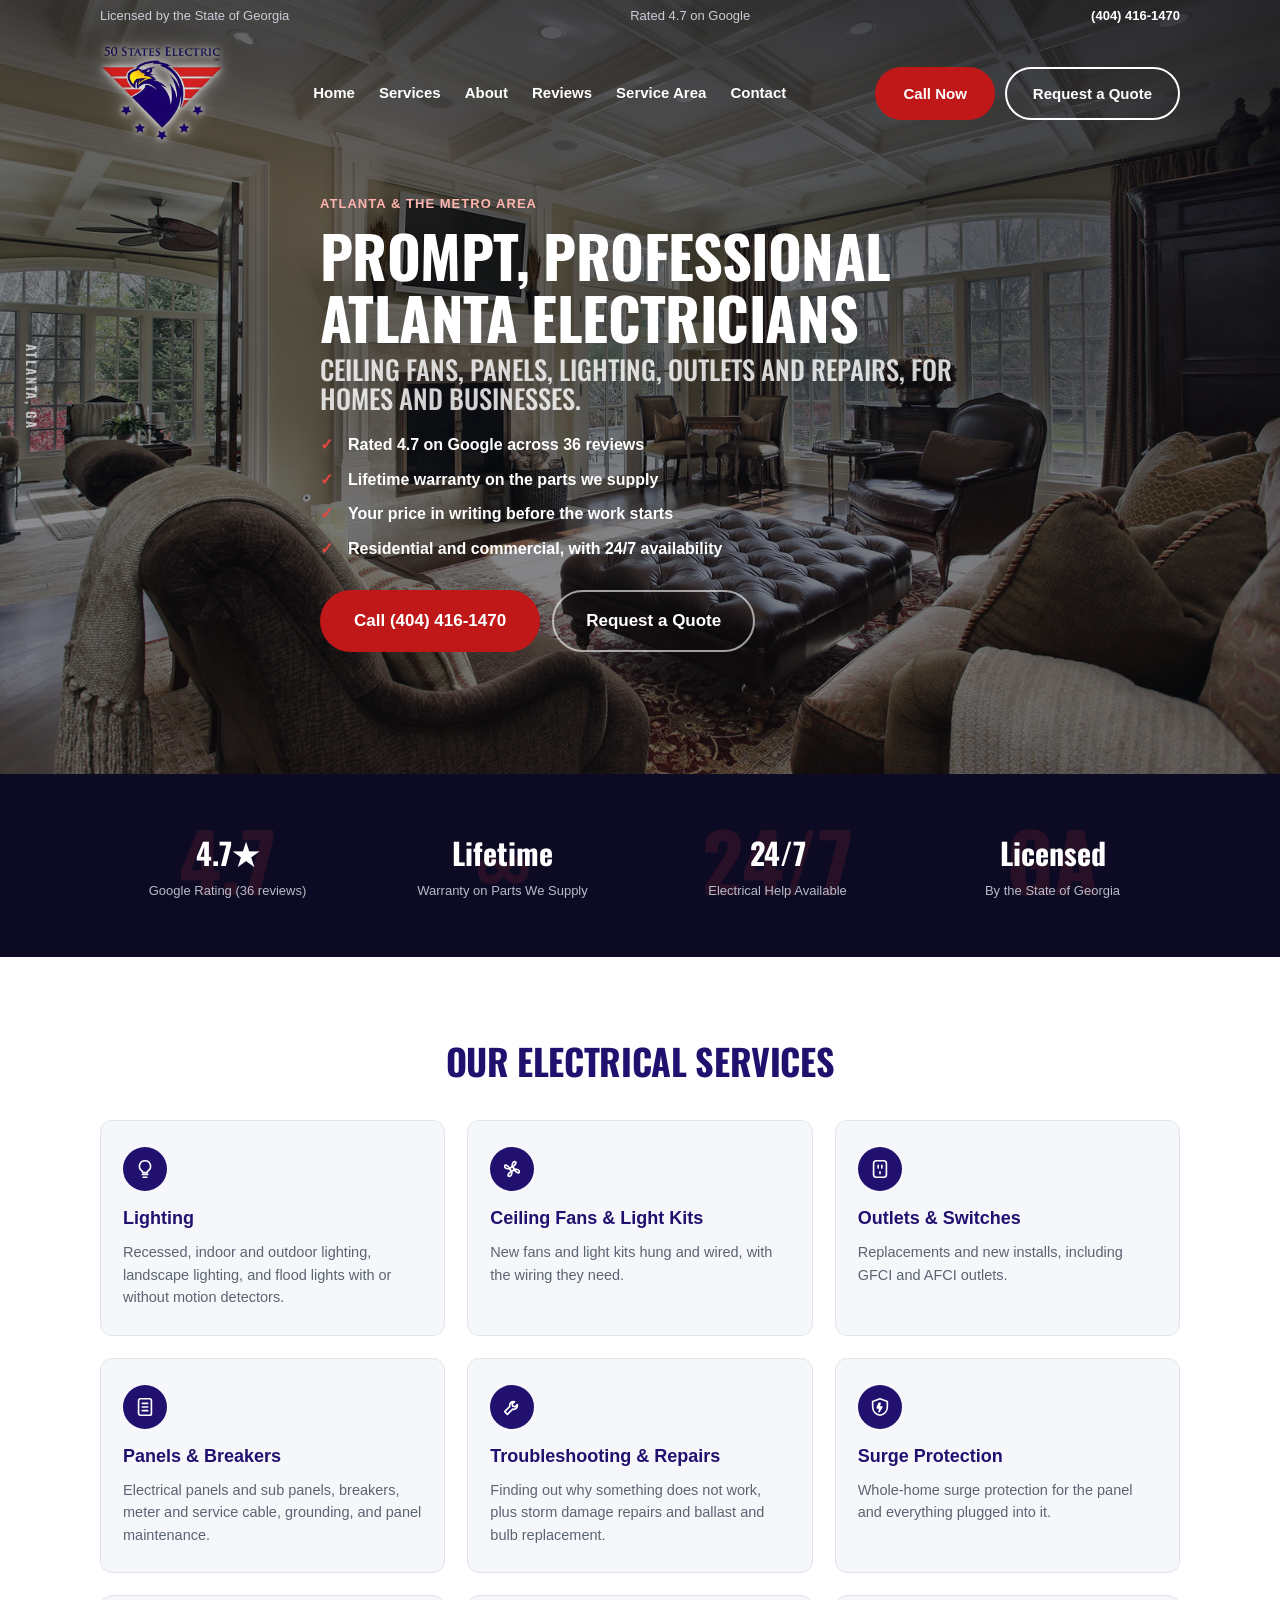
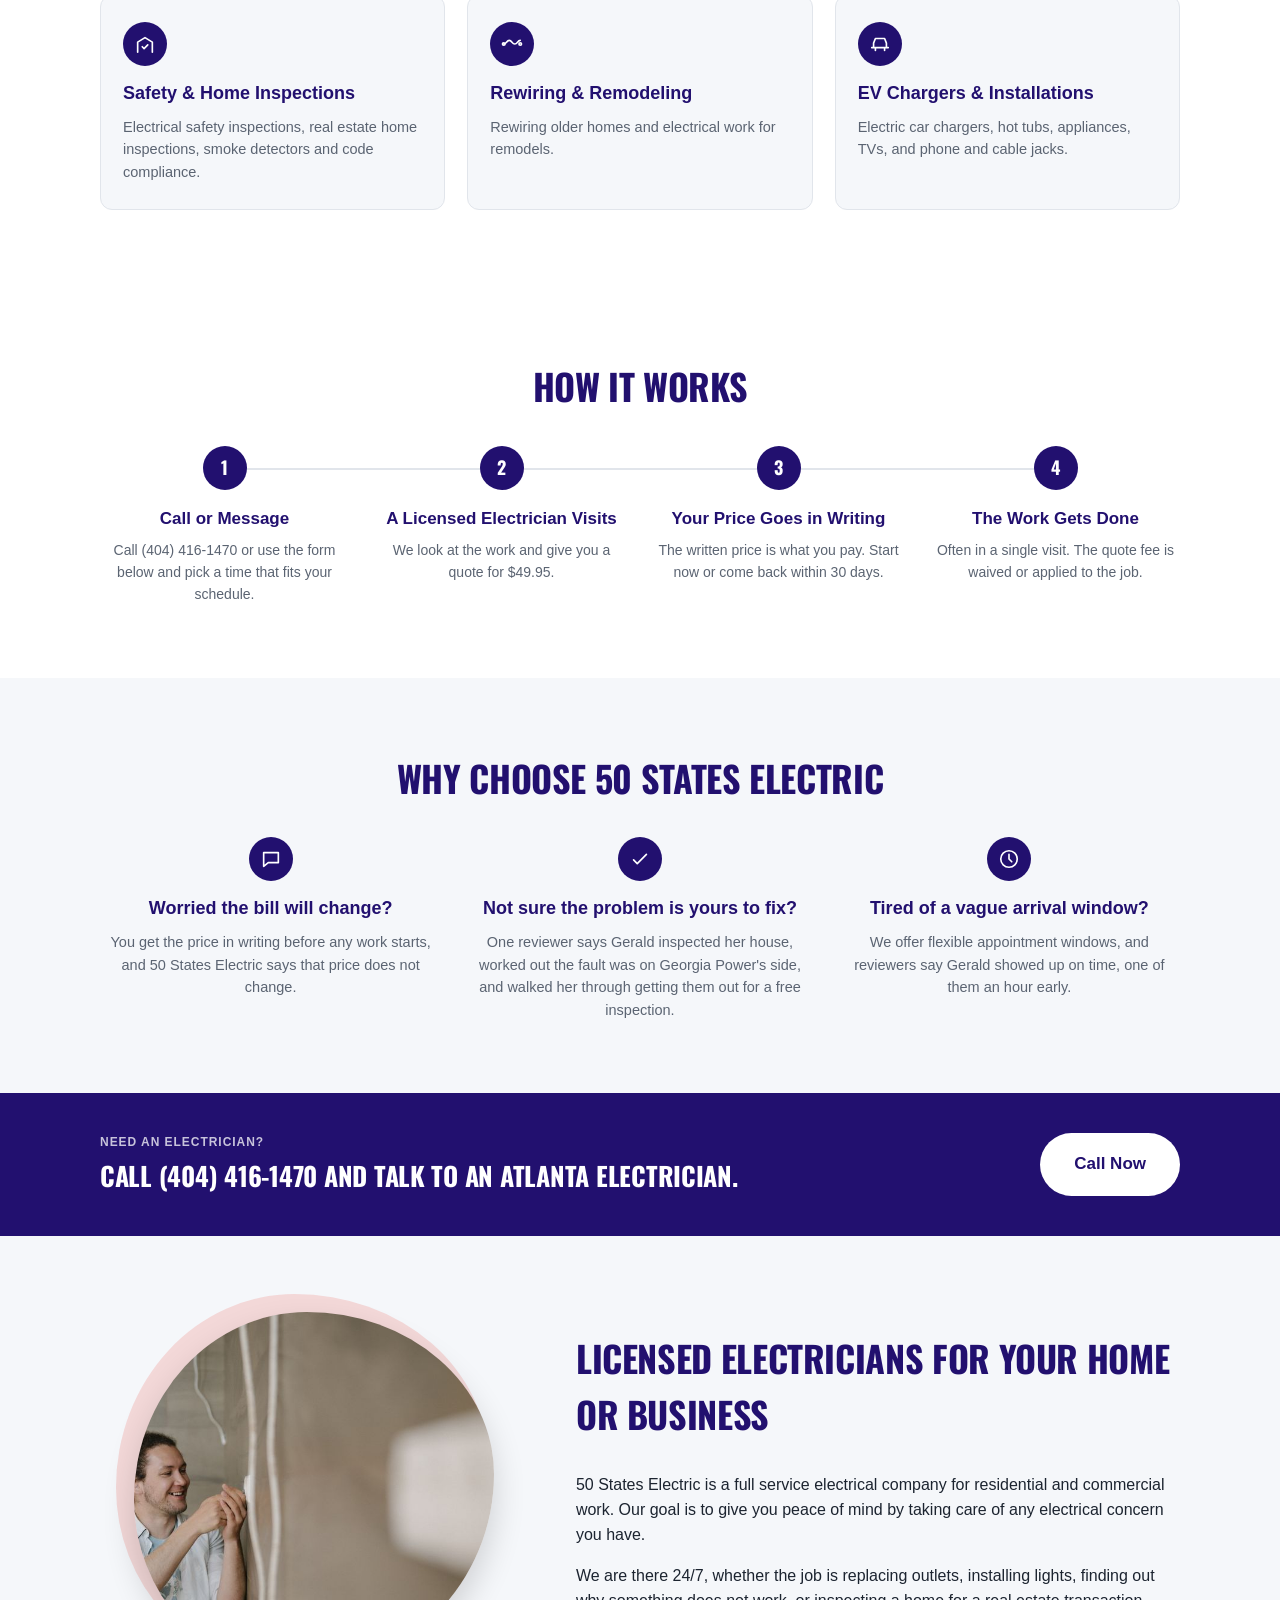
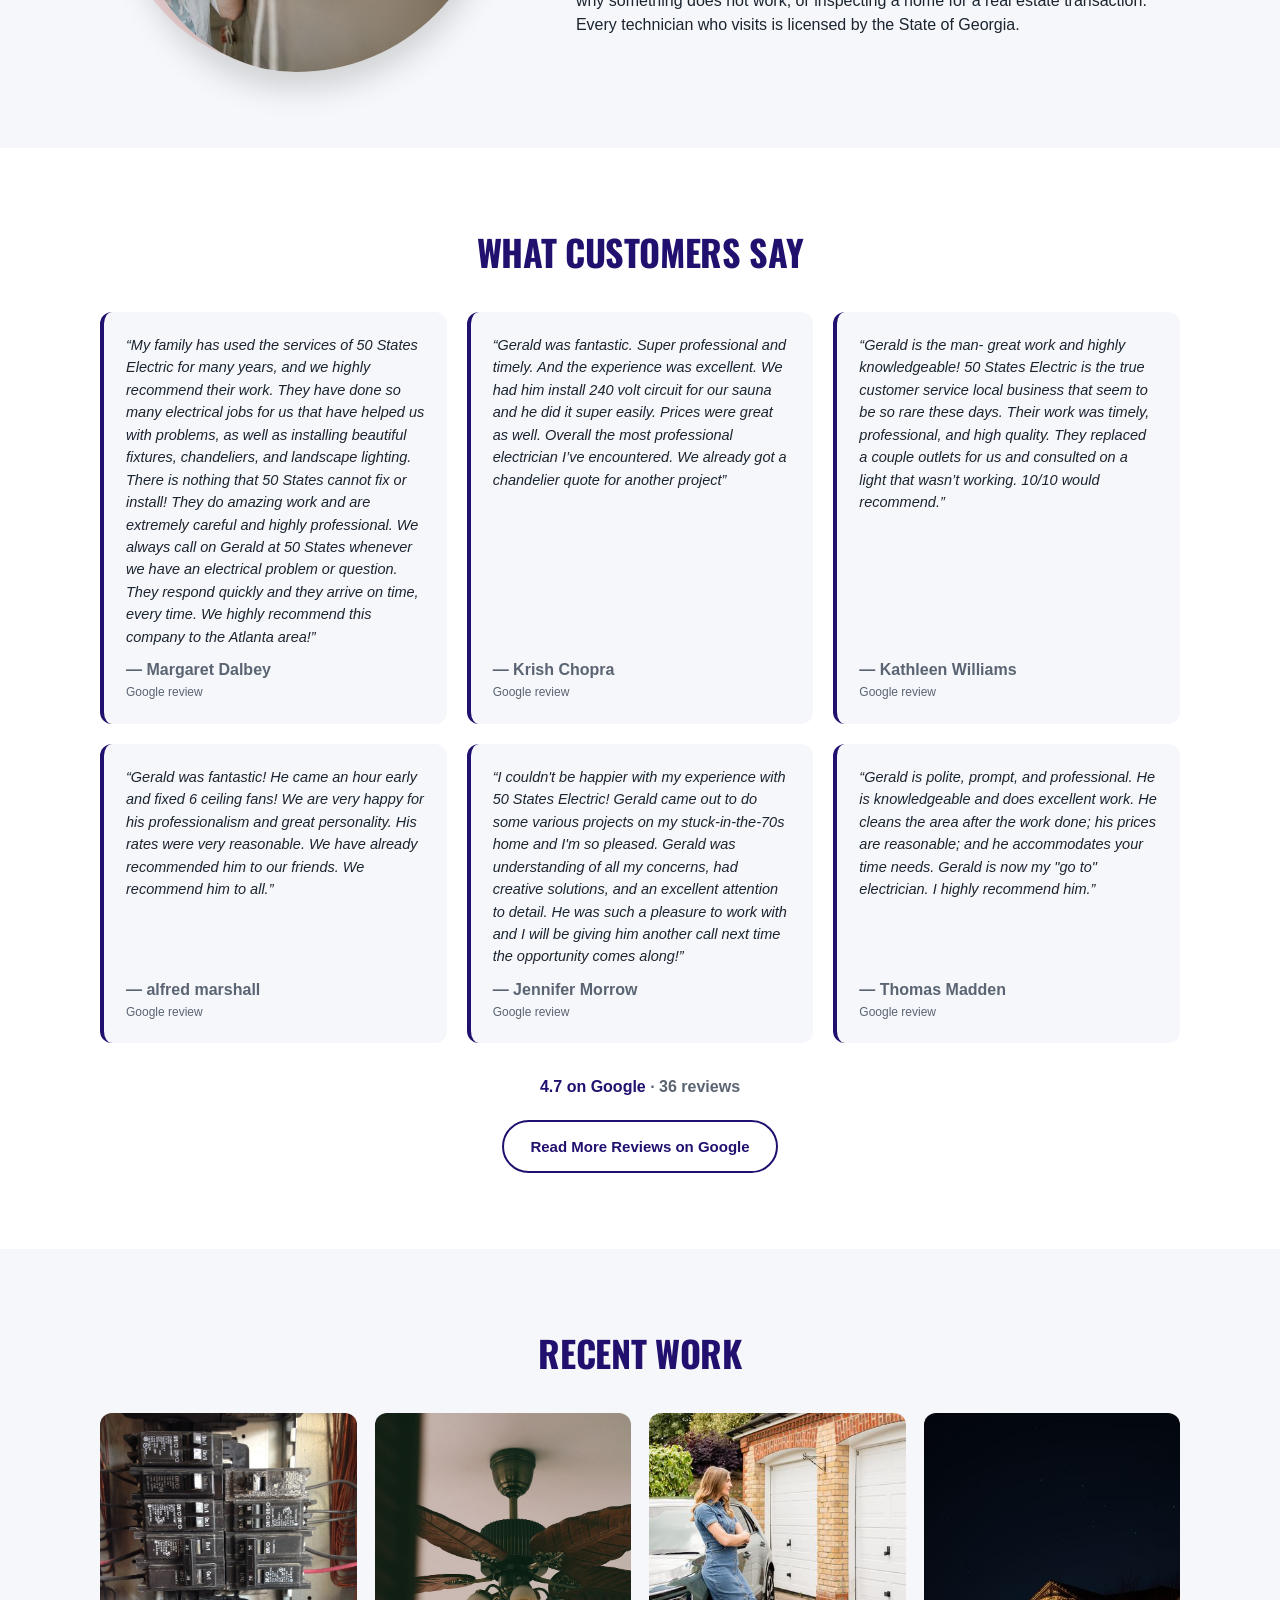
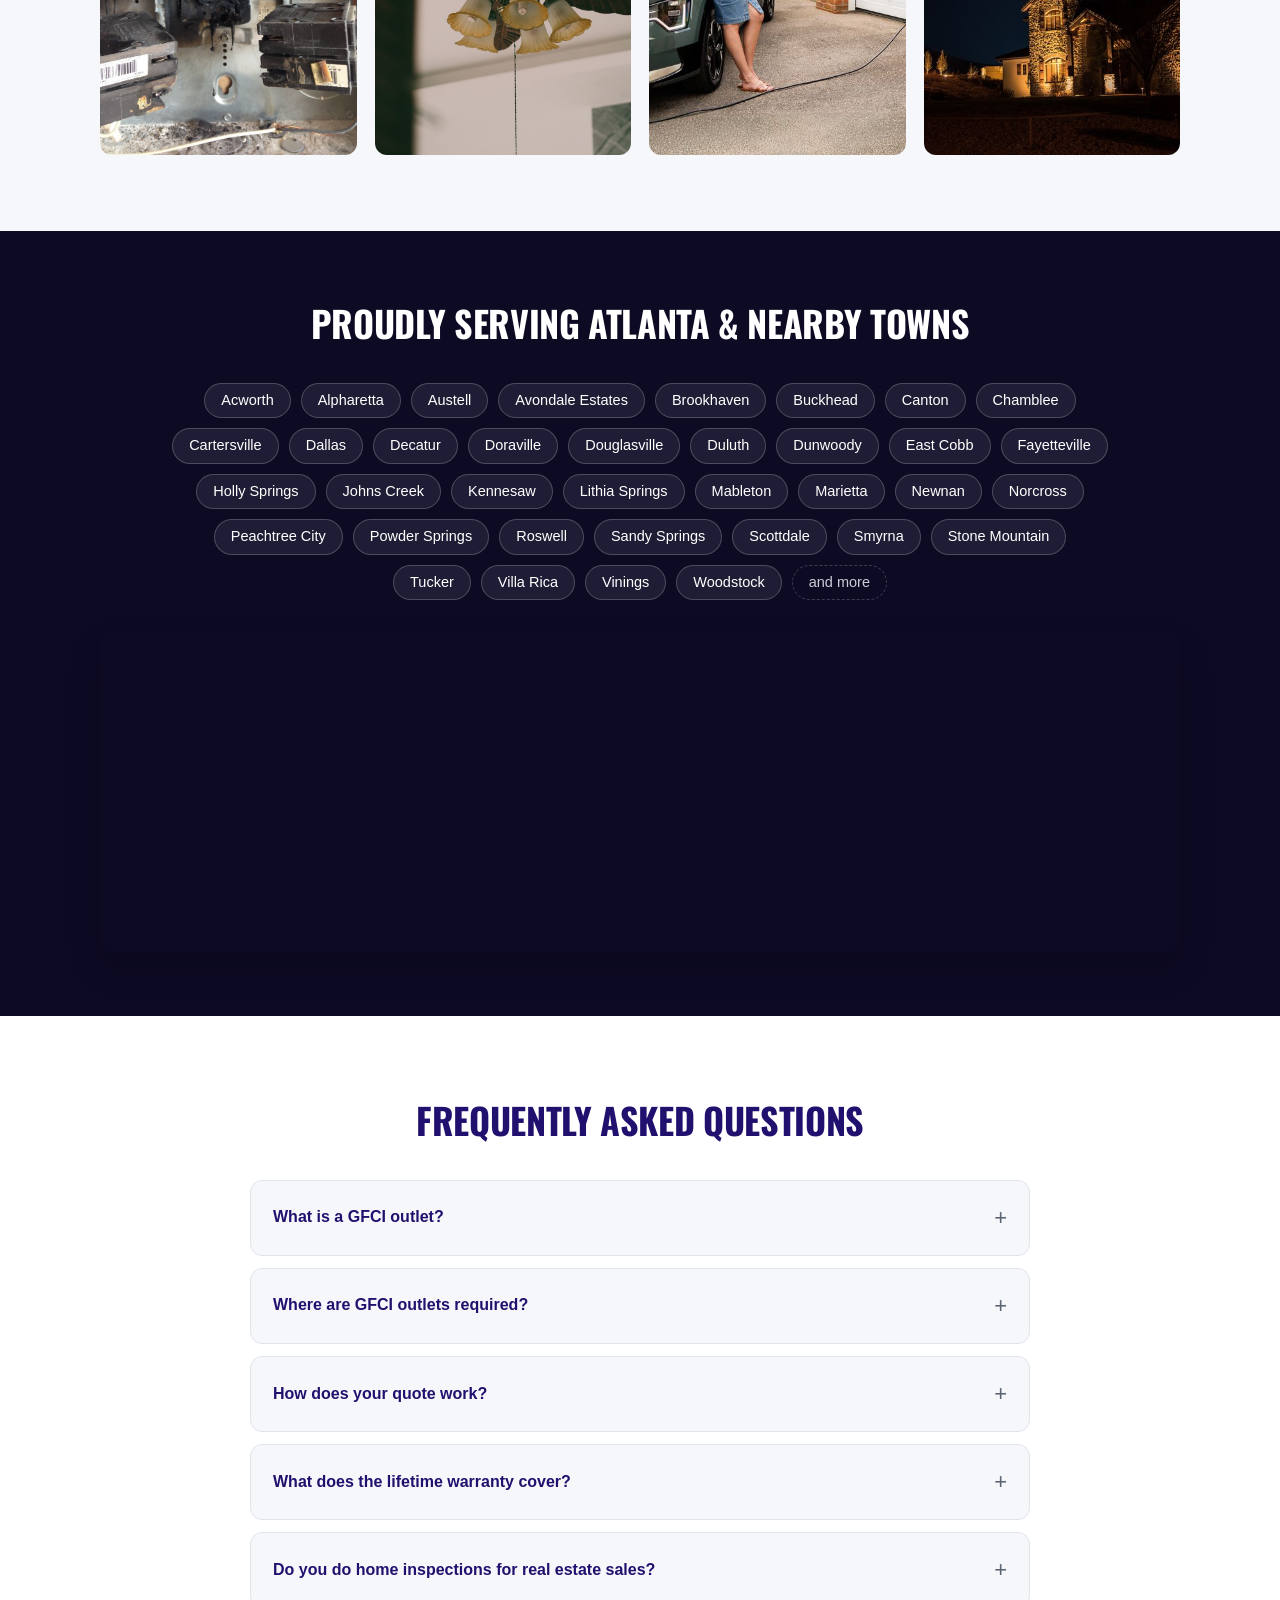
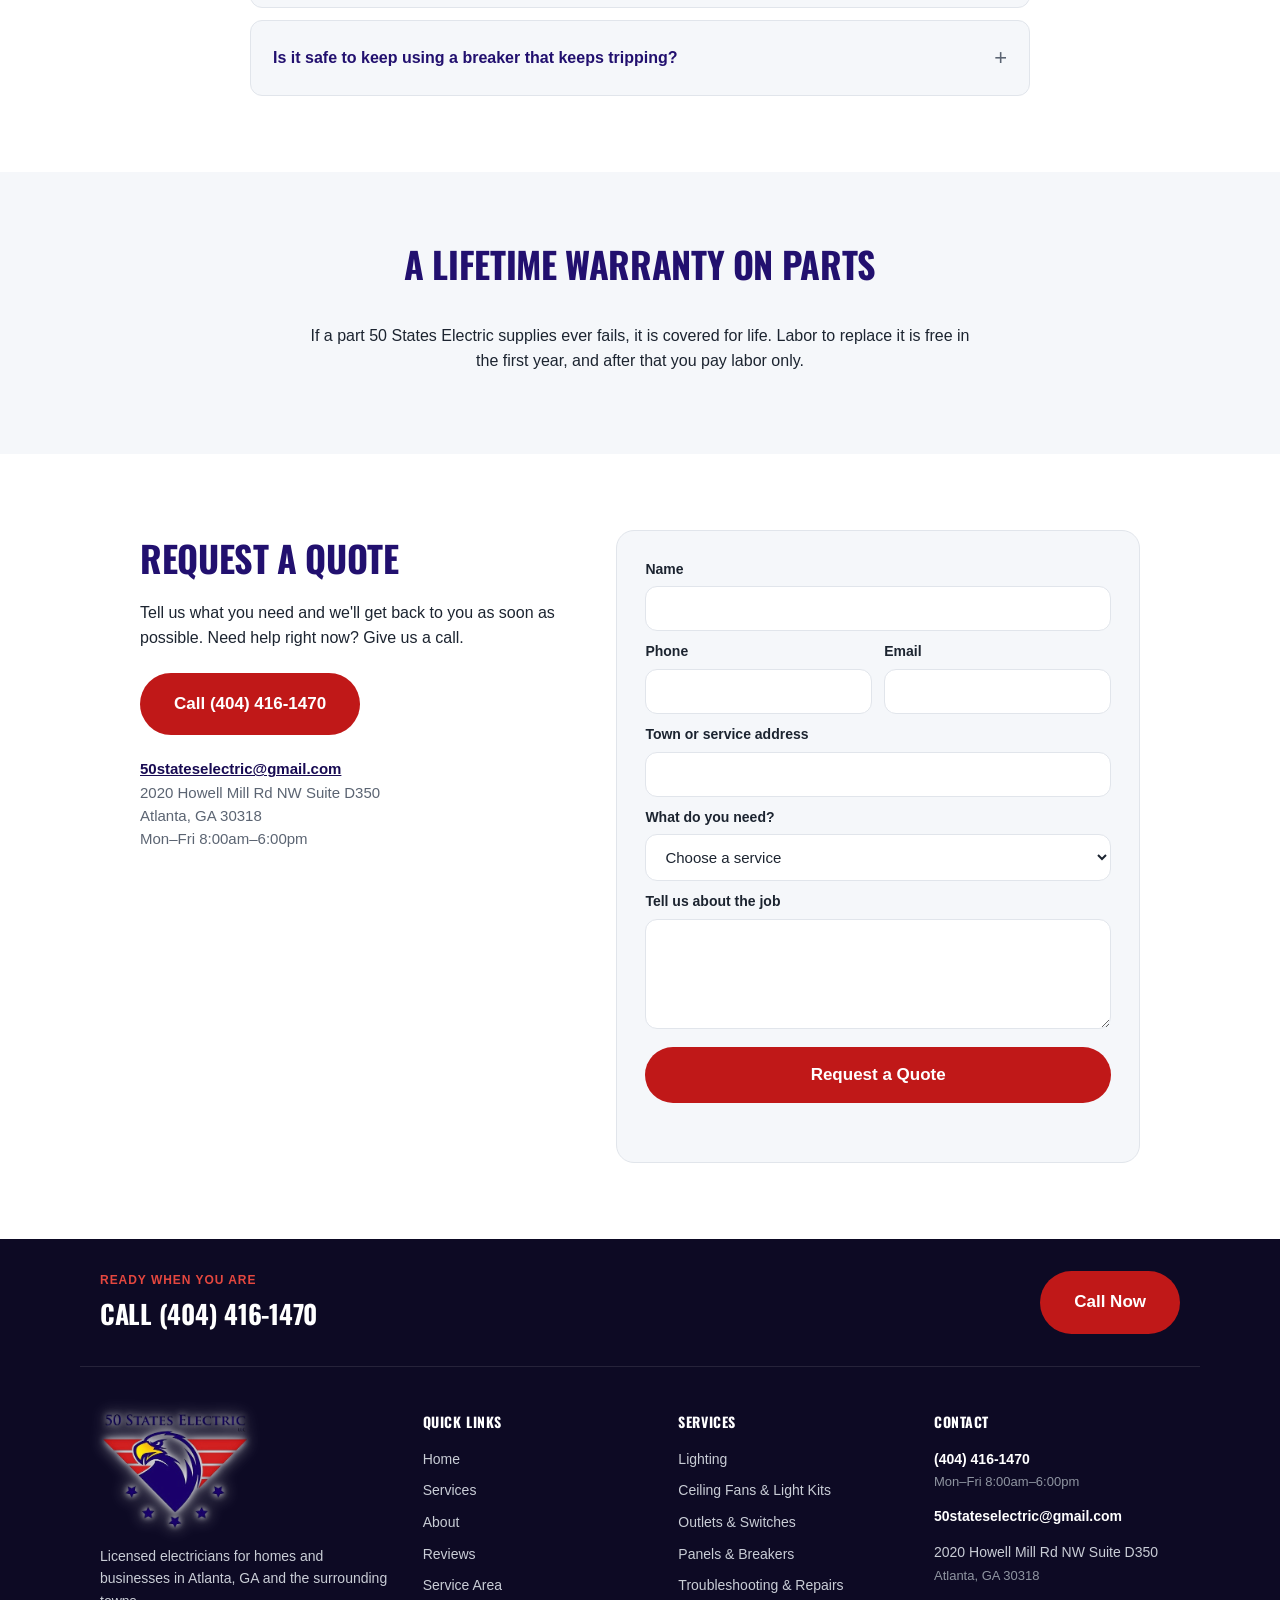
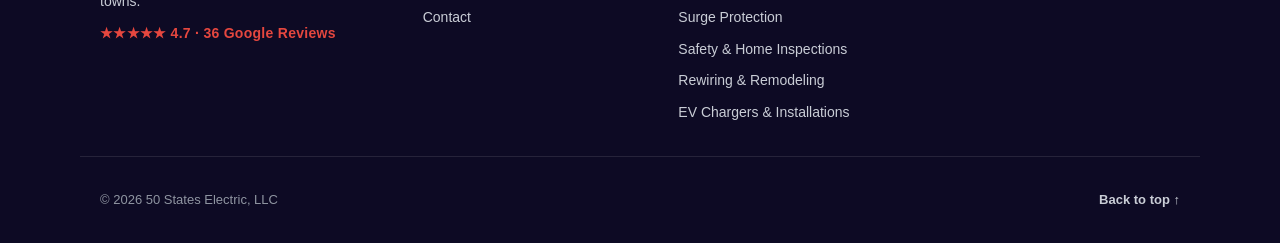
==== commit e06fae5e: "Rewrite copy in first person (we/our) Co-Authored-By: Claude Sonnet 5 <noreply@anthropic.com>" ====
--- a/index.src.html
+++ b/index.src.html
@@ -108,7 +108,7 @@
         <h1>Prompt, Professional Atlanta Electricians <span class="h1-sub">Ceiling fans, panels, lighting, outlets and repairs, for homes and businesses.</span></h1>
         <ul class="trust-bullets">
           <li>Rated 4.7 on Google across 36 reviews</li>
-          <li>Lifetime warranty on the parts they supply</li>
+          <li>Lifetime warranty on the parts we supply</li>
           <li>Your price in writing before the work starts</li>
           <li>Residential and commercial, with 24/7 availability</li>
         </ul>
@@ -132,7 +132,7 @@
       </div>
       <div class="stat reveal" data-ghost="∞">
         <span class="stat-value">Lifetime</span>
-        <span class="stat-label">Warranty on Parts They Supply</span>
+        <span class="stat-label">Warranty on Parts We Supply</span>
       </div>
       <div class="stat reveal" data-ghost="24/7">
         <span class="stat-value">24/7</span>
@@ -215,7 +215,7 @@
         <div class="process-step reveal">
           <span class="process-num">2</span>
           <h3>A Licensed Electrician Visits</h3>
-          <p>They look at the work and give you a quote for $49.95.</p>
+          <p>We look at the work and give you a quote for $49.95.</p>
         </div>
         <div class="process-step reveal">
           <span class="process-num">3</span>
@@ -250,7 +250,7 @@
         <div class="why-us-item reveal">
           <span class="service-icon" aria-hidden="true"><svg viewBox="0 0 24 24" stroke-width="1.8"><circle cx="12" cy="12" r="9"/><path d="M12 7v5l3 3" stroke-linecap="round" stroke-linejoin="round"/></svg></span>
           <h3>Tired of a vague arrival window?</h3>
-          <p>They offer flexible appointment windows, and reviewers say Gerald showed up on time, one of them an hour early.</p>
+          <p>We offer flexible appointment windows, and reviewers say Gerald showed up on time, one of them an hour early.</p>
         </div>
       </div>
     </div>
@@ -278,8 +278,8 @@
       </div>
       <div class="about-copy reveal">
         <h2>Licensed Electricians for Your Home or Business</h2>
-        <p>50 States Electric is a full service electrical company for residential and commercial work. The goal, in their words, is to give you peace of mind by taking care of any electrical concern you have.</p>
-        <p>They are there 24/7, whether the job is replacing outlets, installing lights, finding out why something does not work, or inspecting a home for a real estate transaction. Every technician who visits is licensed by the State of Georgia.</p>
+        <p>50 States Electric is a full service electrical company for residential and commercial work. Our goal is to give you peace of mind by taking care of any electrical concern you have.</p>
+        <p>We are there 24/7, whether the job is replacing outlets, installing lights, finding out why something does not work, or inspecting a home for a real estate transaction. Every technician who visits is licensed by the State of Georgia.</p>
       </div>
     </div>
   </section>
@@ -428,7 +428,7 @@
         </details>
         <details class="faq-item reveal">
           <summary>How does your quote work?</summary>
-          <p>A licensed electrician visits, looks at the work and gives you a quote for $49.95. The price you are given in writing is what you pay, and you can start right away or come back within 30 days. The quote fee is waived if the work starts right away, or applied to the job when they return.</p>
+          <p>A licensed electrician visits, looks at the work and gives you a quote for $49.95. The price you are given in writing is what you pay, and you can start right away or come back within 30 days. The quote fee is waived if the work starts right away, or applied to the job when we return.</p>
         </details>
         <details class="faq-item reveal">
           <summary>What does the lifetime warranty cover?</summary>
@@ -436,7 +436,7 @@
         </details>
         <details class="faq-item reveal">
           <summary>Do you do home inspections for real estate sales?</summary>
-          <p>Yes. Real estate home inspections and electrical safety inspections are both on their service list.</p>
+          <p>Yes. Real estate home inspections and electrical safety inspections are both on our service list.</p>
         </details>
         <details class="faq-item reveal">
           <summary>Is it safe to keep using a breaker that keeps tripping?</summary>
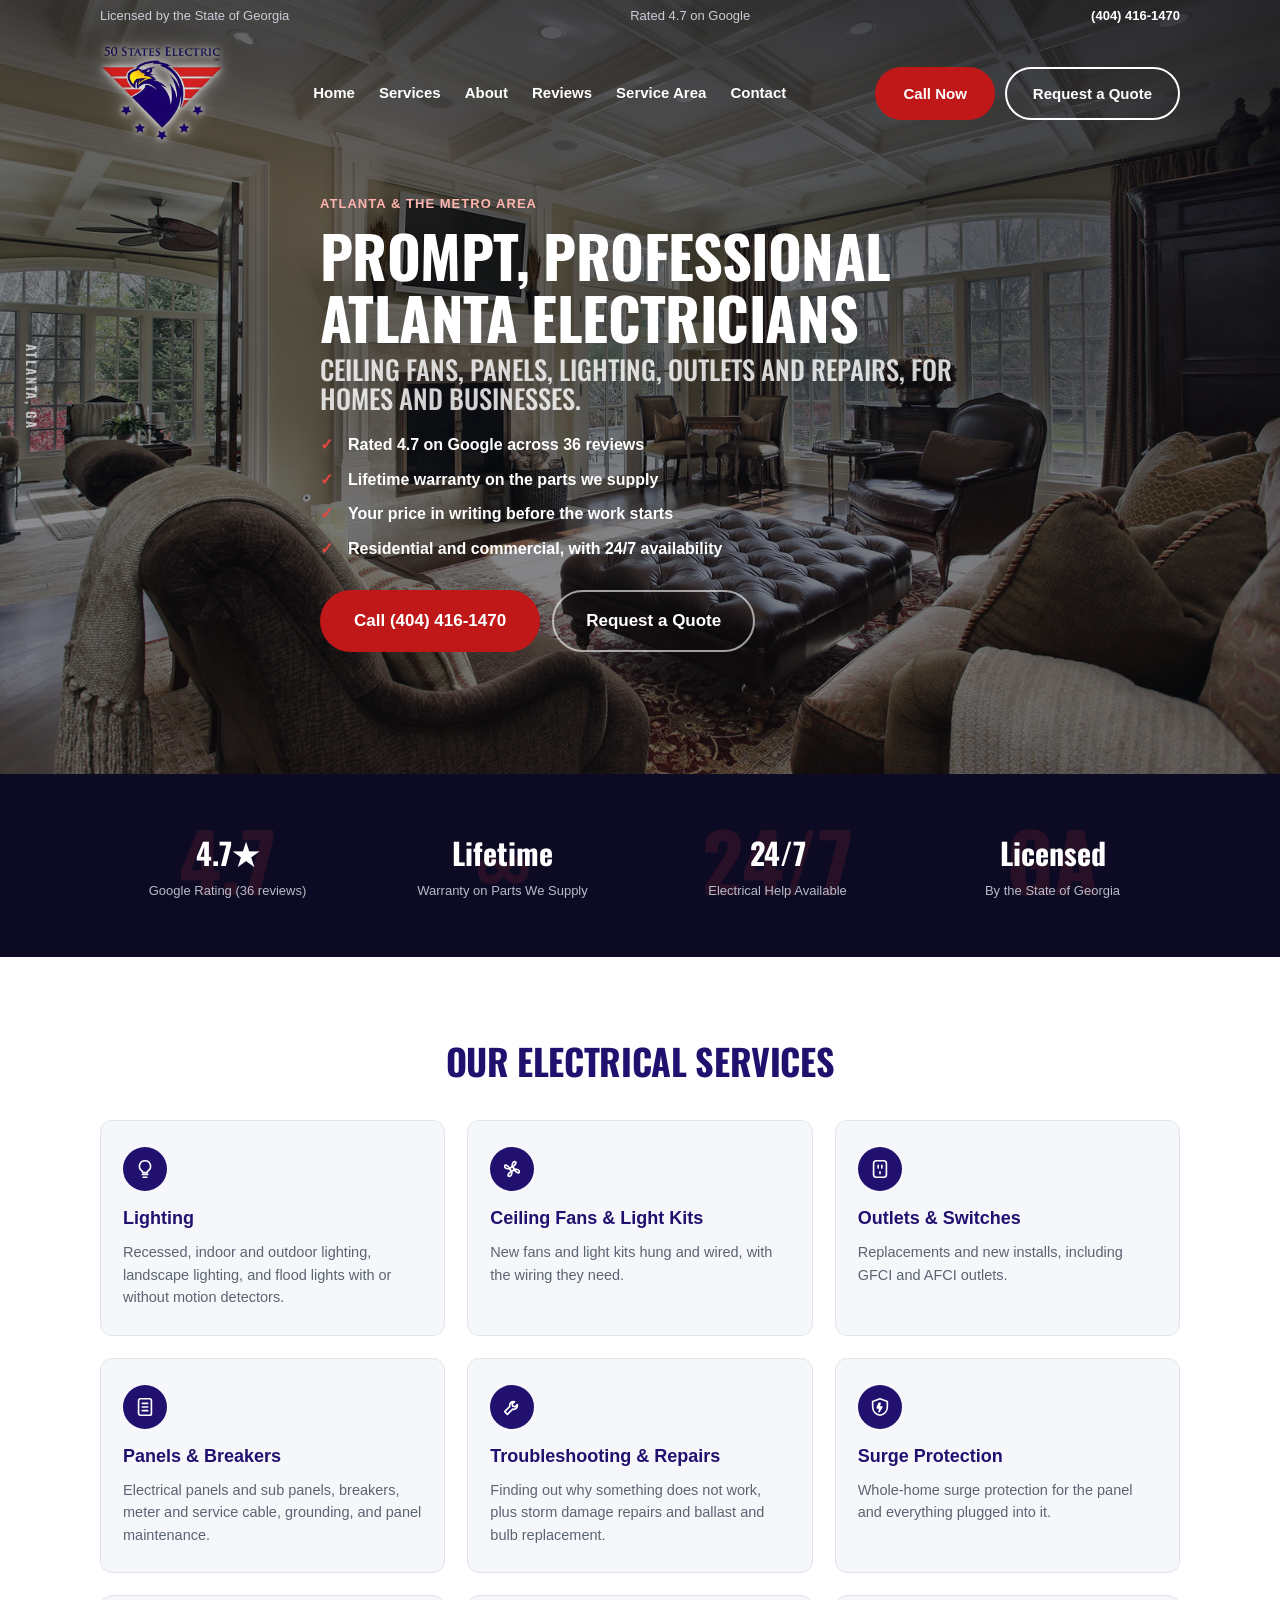
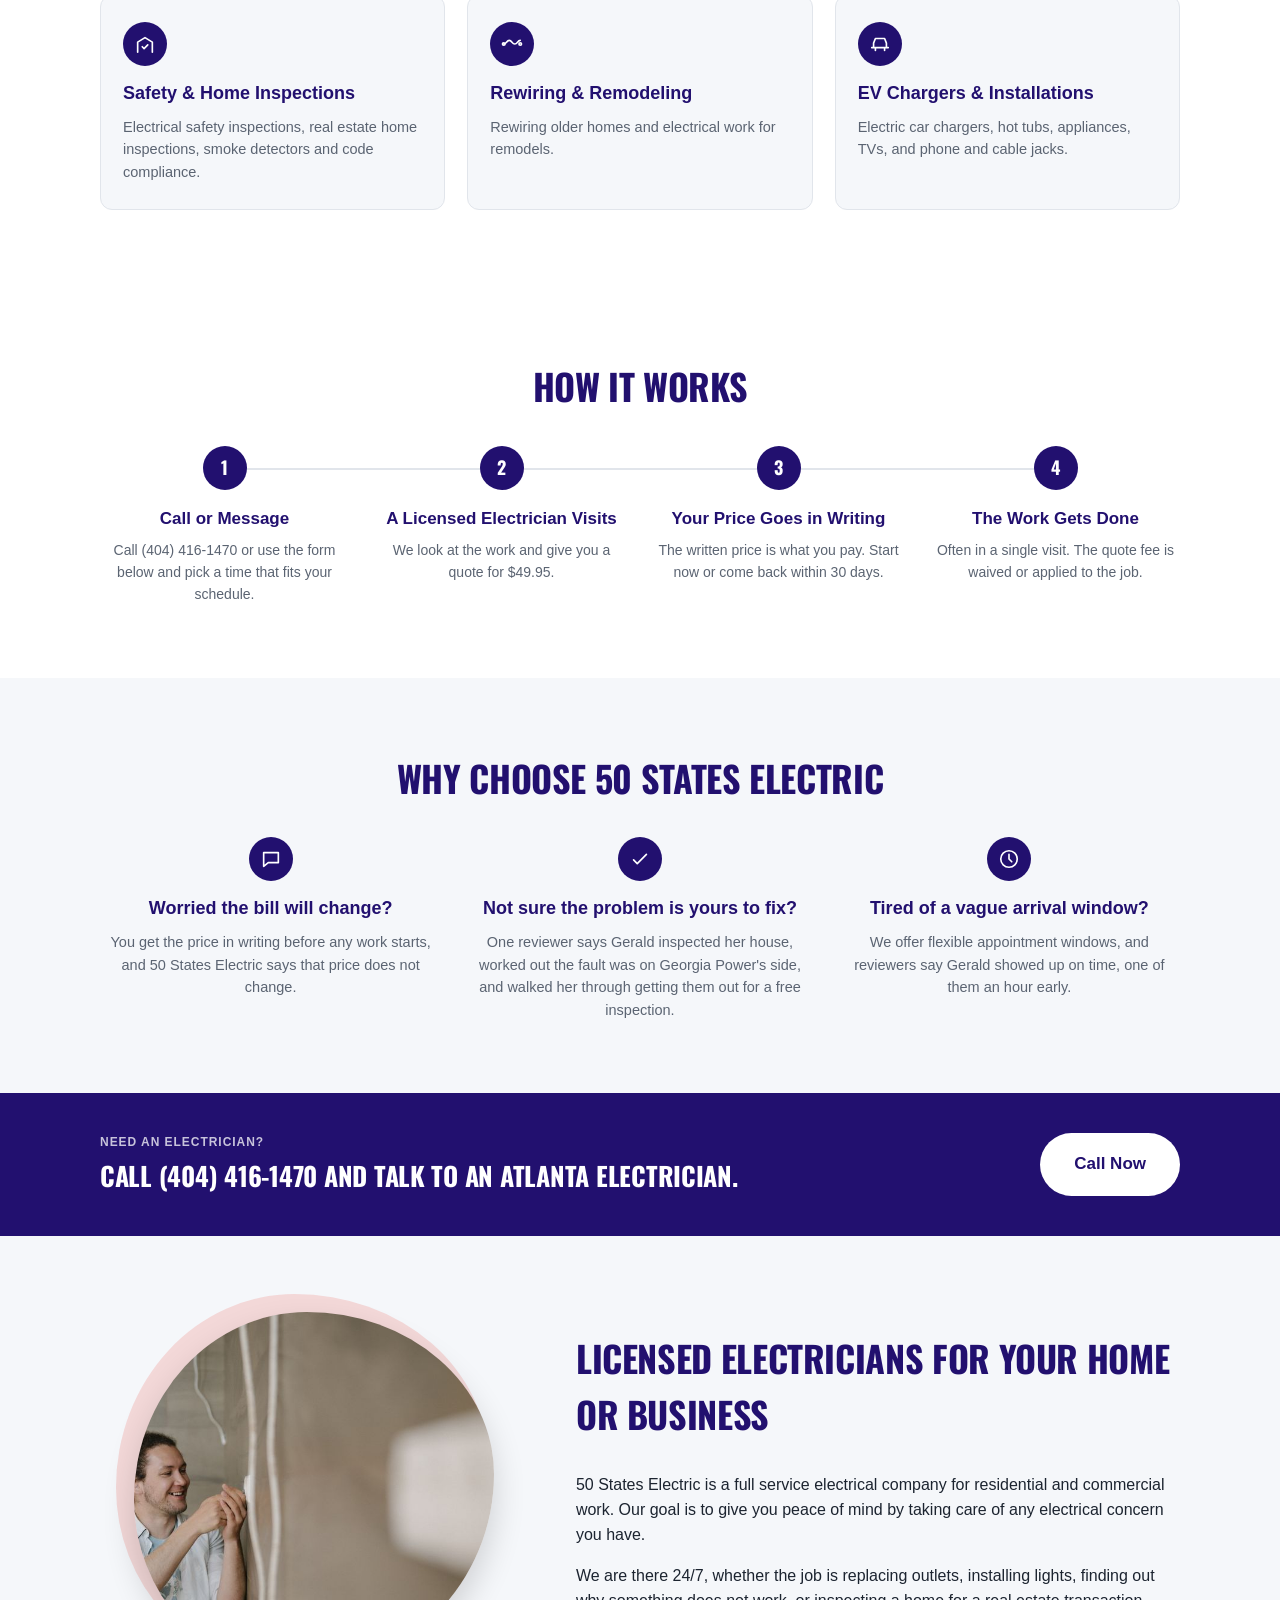
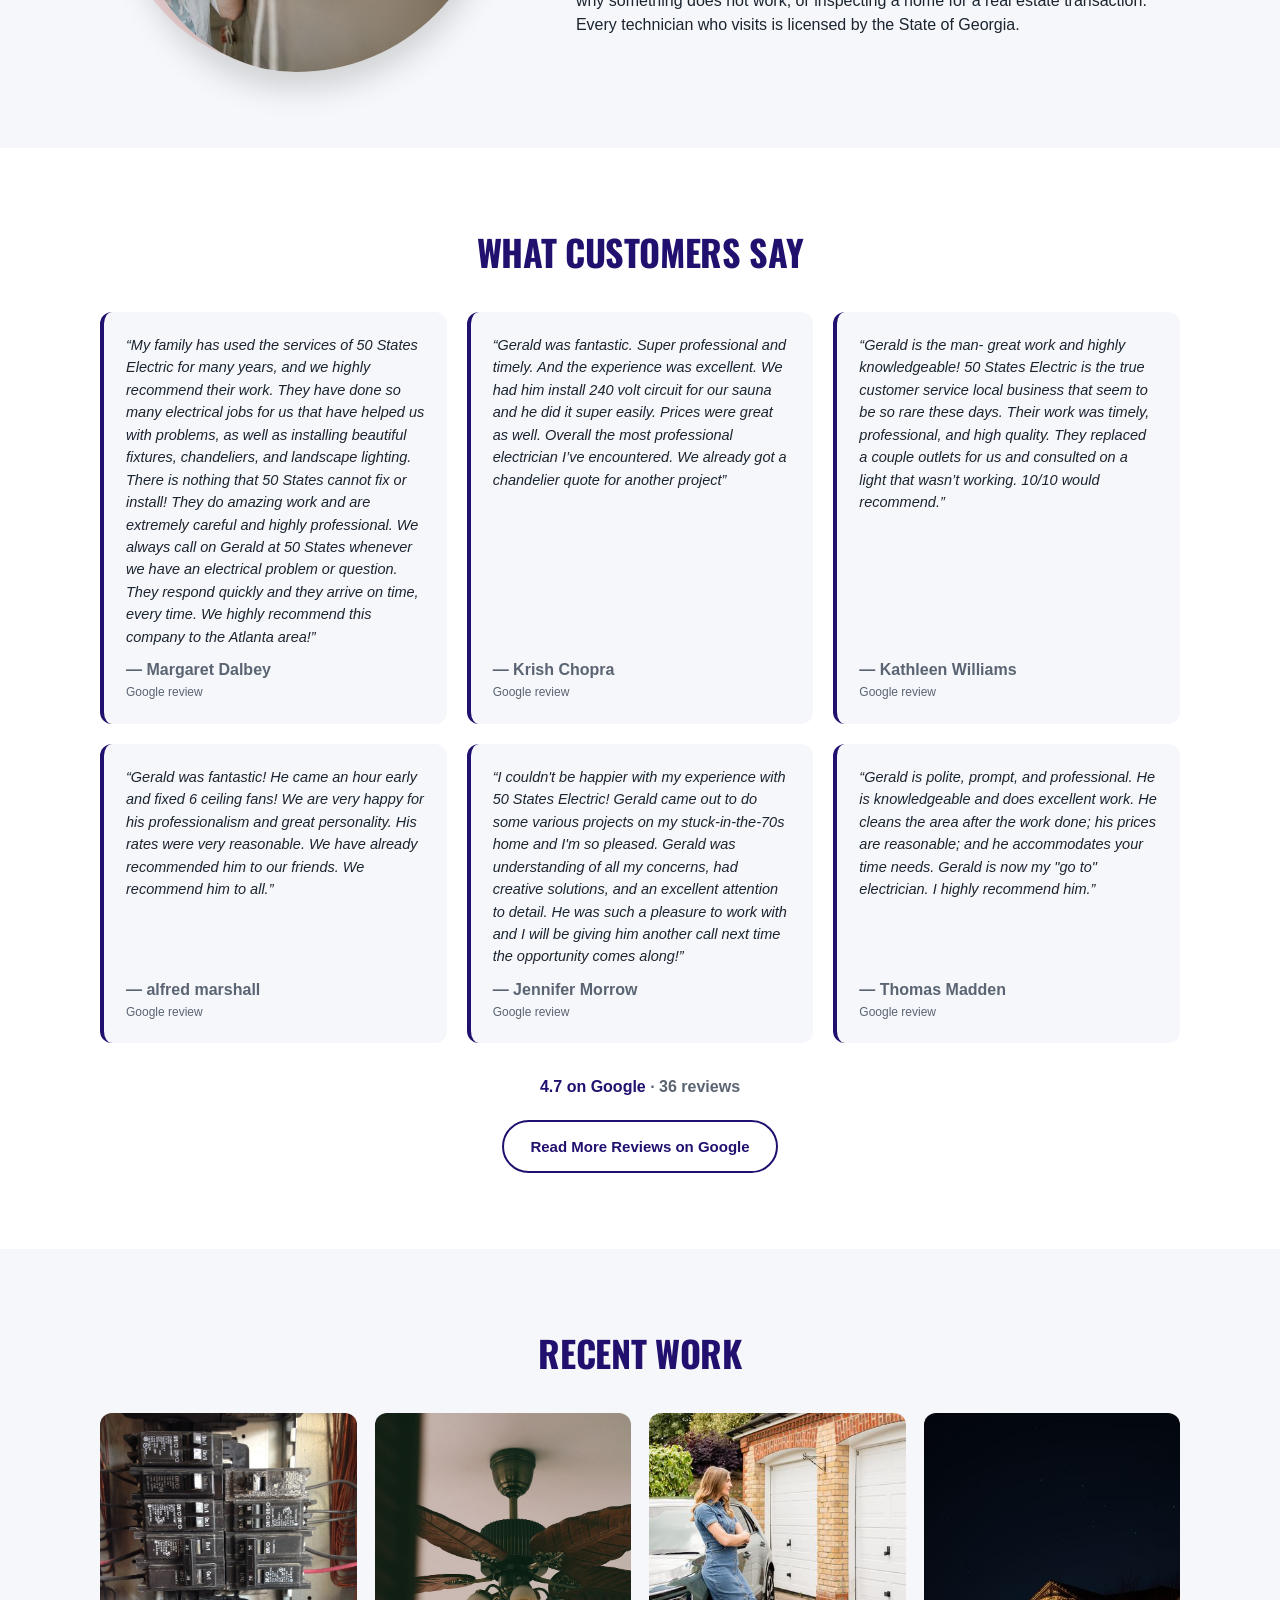
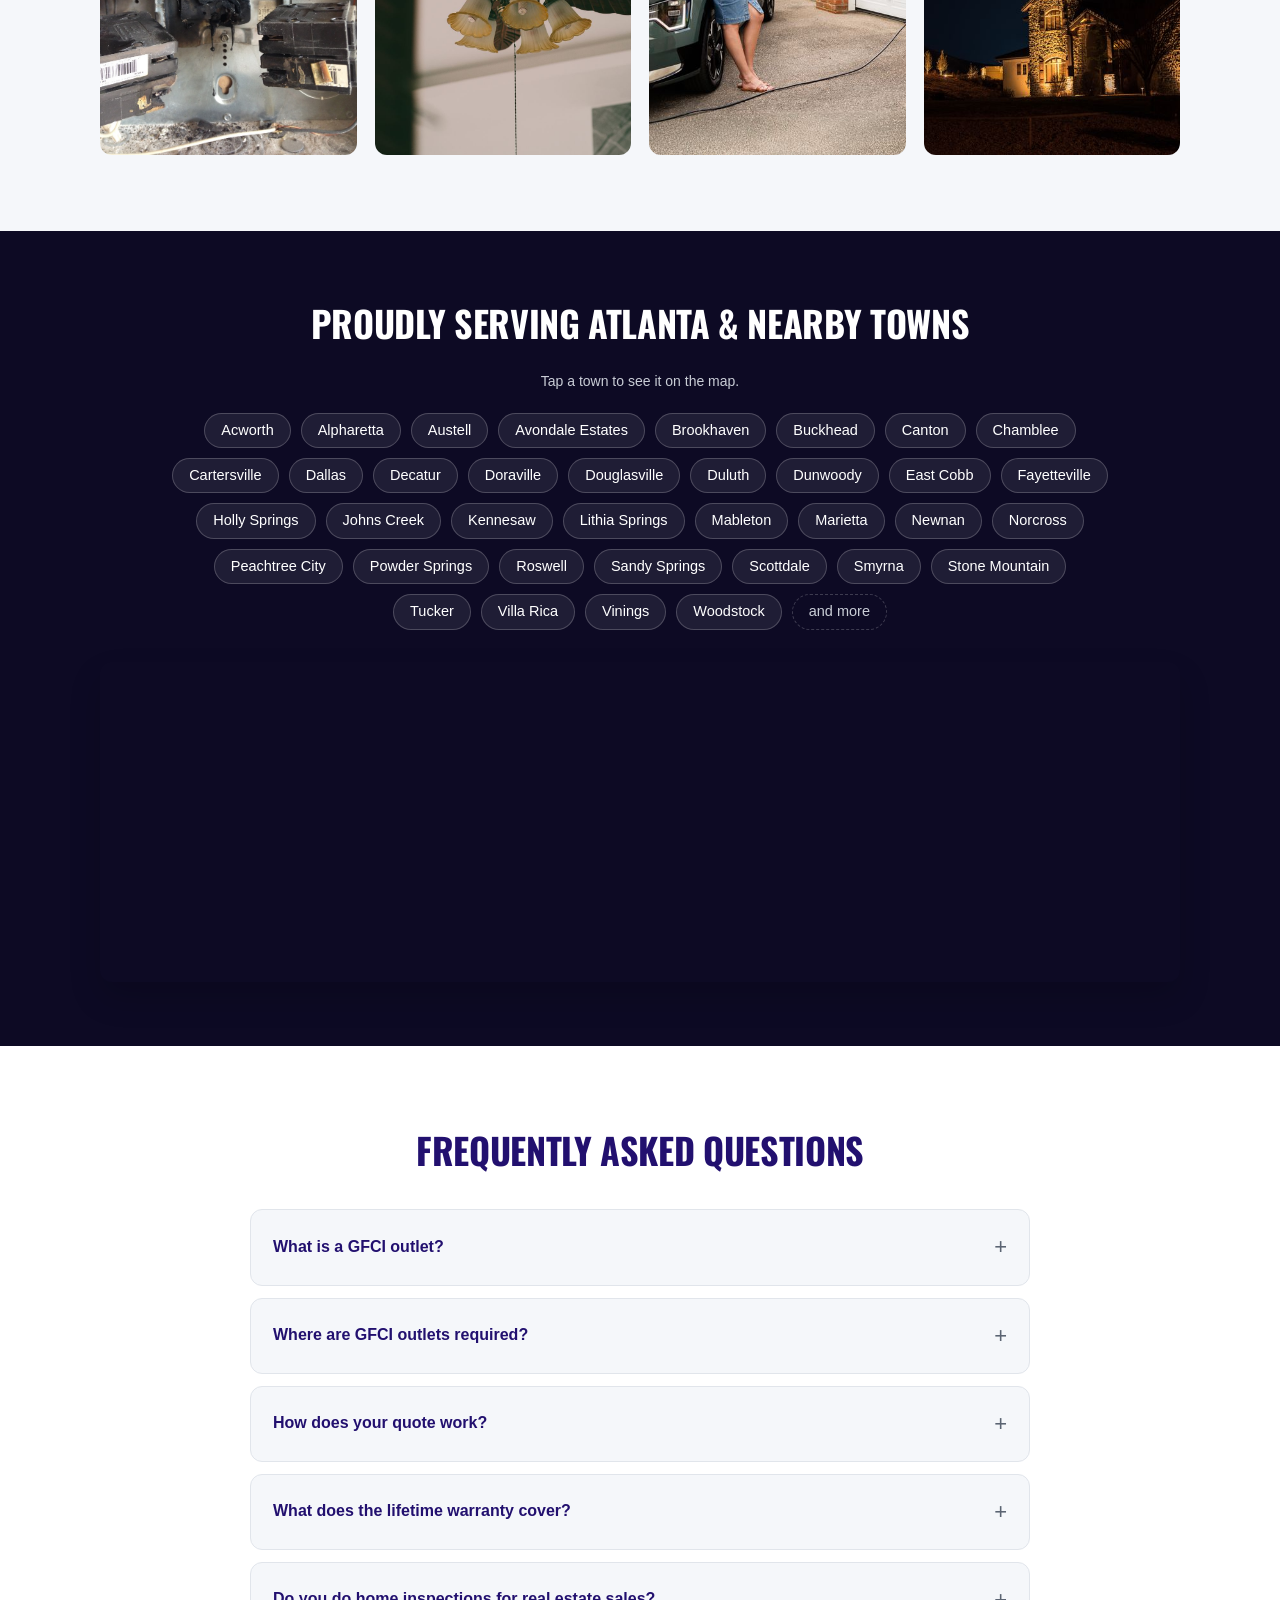
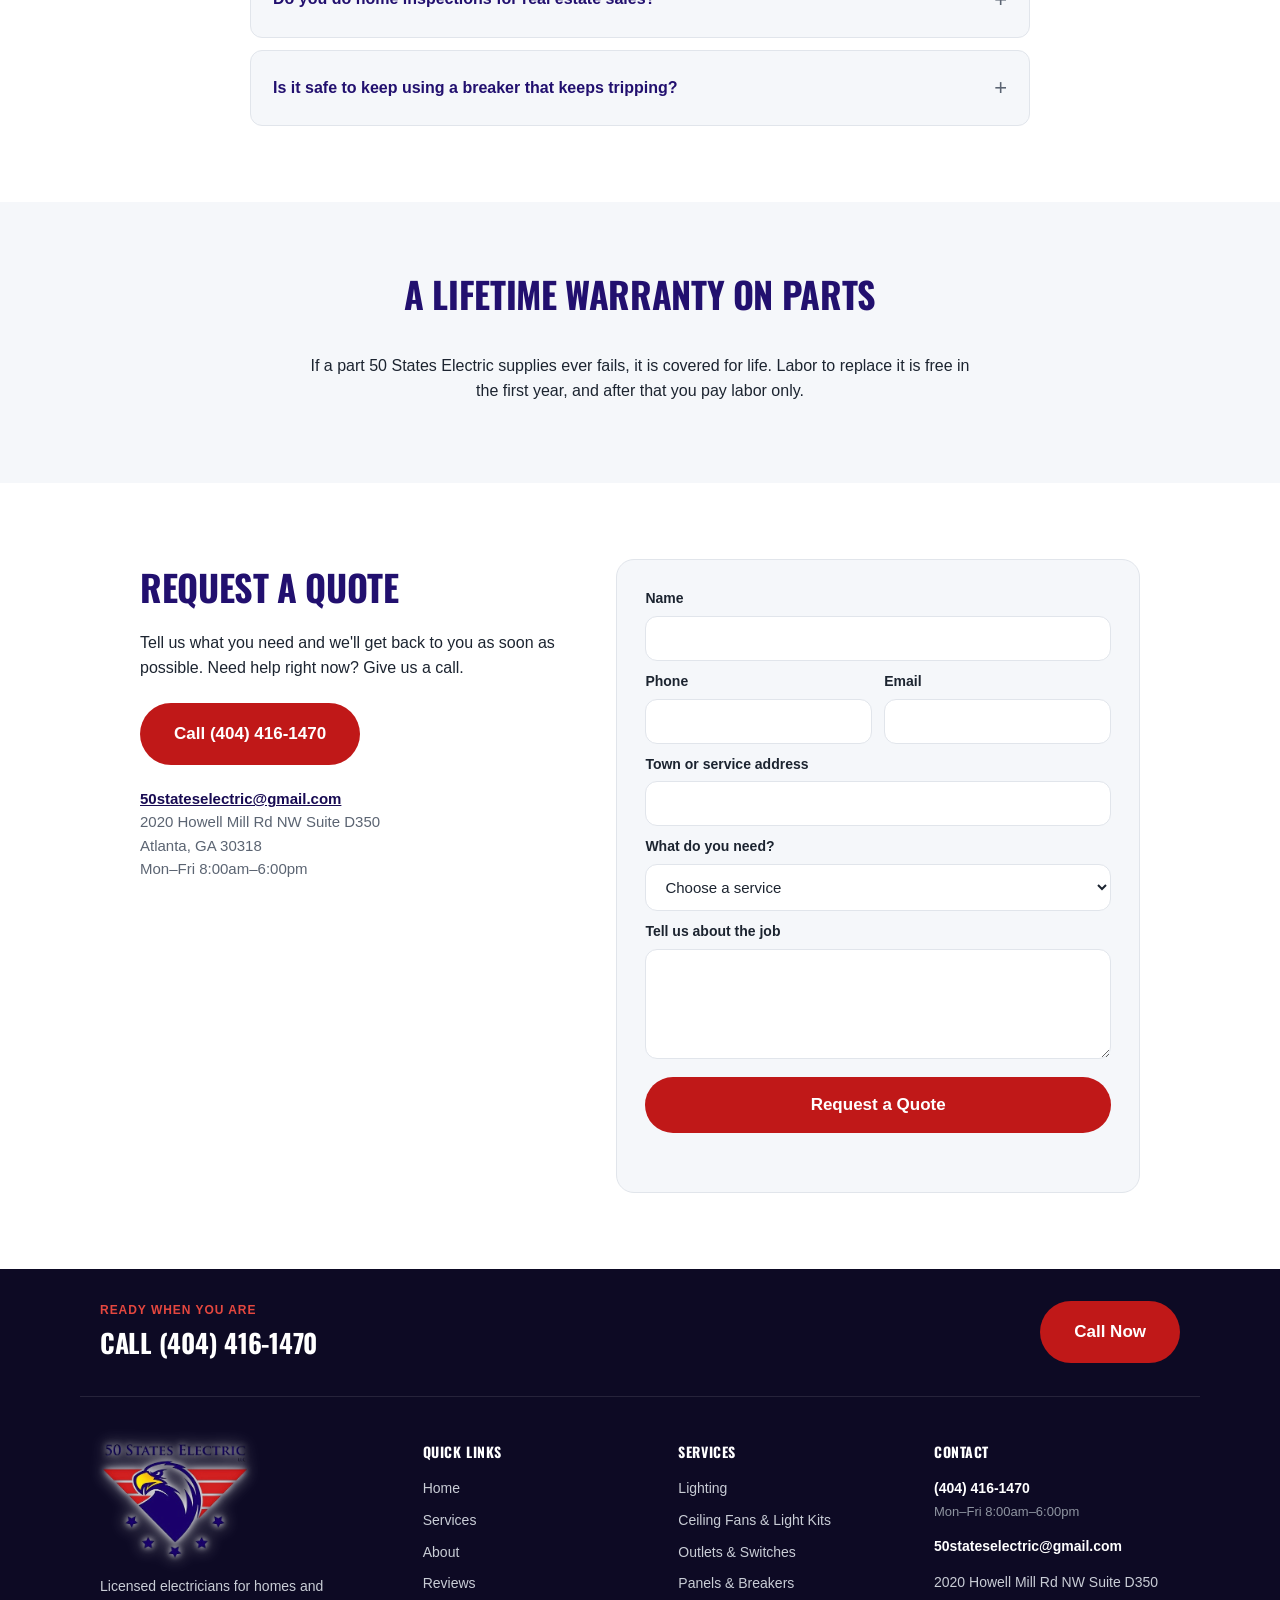
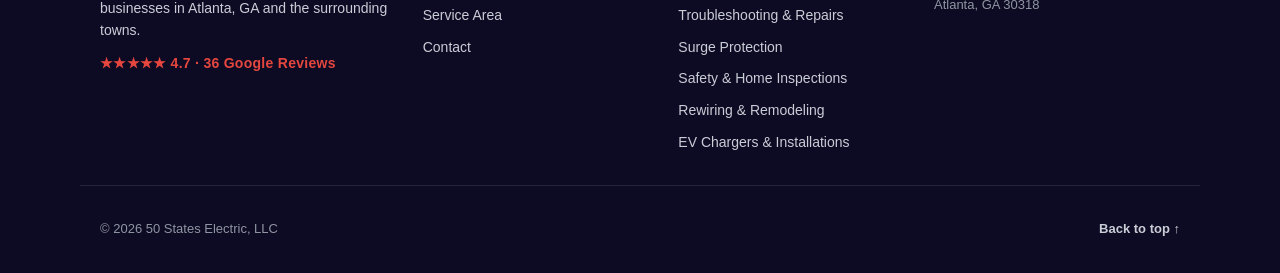
==== commit 07663d61: "Make service-area towns clickable to emphasize and locate on map Each town in the service-area list " ====
--- a/index.src.html
+++ b/index.src.html
@@ -363,51 +363,53 @@
   </div>
 
   <!-- ============ 7. SERVICE AREA ============
-       Town list is copied from 50stateselectric.com/services ("Areas We Service"). -->
+       Town list is copied from 50stateselectric.com/services ("Areas We Service").
+       Each town is a button: clicking it highlights the town and re-centers the map on it. -->
   <section id="service-area" class="service-area">
     <div class="wrap">
       <h2 class="reveal">Proudly Serving Atlanta &amp; Nearby Towns</h2>
-      <ul class="town-list reveal">
-        <li>Acworth</li>
-        <li>Alpharetta</li>
-        <li>Austell</li>
-        <li>Avondale Estates</li>
-        <li>Brookhaven</li>
-        <li>Buckhead</li>
-        <li>Canton</li>
-        <li>Chamblee</li>
-        <li>Cartersville</li>
-        <li>Dallas</li>
-        <li>Decatur</li>
-        <li>Doraville</li>
-        <li>Douglasville</li>
-        <li>Duluth</li>
-        <li>Dunwoody</li>
-        <li>East Cobb</li>
-        <li>Fayetteville</li>
-        <li>Holly Springs</li>
-        <li>Johns Creek</li>
-        <li>Kennesaw</li>
-        <li>Lithia Springs</li>
-        <li>Mableton</li>
-        <li>Marietta</li>
-        <li>Newnan</li>
-        <li>Norcross</li>
-        <li>Peachtree City</li>
-        <li>Powder Springs</li>
-        <li>Roswell</li>
-        <li>Sandy Springs</li>
-        <li>Scottdale</li>
-        <li>Smyrna</li>
-        <li>Stone Mountain</li>
-        <li>Tucker</li>
-        <li>Villa Rica</li>
-        <li>Vinings</li>
-        <li>Woodstock</li>
+      <p class="town-hint reveal">Tap a town to see it on the map.</p>
+      <ul class="town-list reveal" id="town-list">
+        <li><button type="button" class="town-btn" data-town="Acworth, GA" aria-pressed="false">Acworth</button></li>
+        <li><button type="button" class="town-btn" data-town="Alpharetta, GA" aria-pressed="false">Alpharetta</button></li>
+        <li><button type="button" class="town-btn" data-town="Austell, GA" aria-pressed="false">Austell</button></li>
+        <li><button type="button" class="town-btn" data-town="Avondale Estates, GA" aria-pressed="false">Avondale Estates</button></li>
+        <li><button type="button" class="town-btn" data-town="Brookhaven, GA" aria-pressed="false">Brookhaven</button></li>
+        <li><button type="button" class="town-btn" data-town="Buckhead, Atlanta, GA" aria-pressed="false">Buckhead</button></li>
+        <li><button type="button" class="town-btn" data-town="Canton, GA" aria-pressed="false">Canton</button></li>
+        <li><button type="button" class="town-btn" data-town="Chamblee, GA" aria-pressed="false">Chamblee</button></li>
+        <li><button type="button" class="town-btn" data-town="Cartersville, GA" aria-pressed="false">Cartersville</button></li>
+        <li><button type="button" class="town-btn" data-town="Dallas, GA" aria-pressed="false">Dallas</button></li>
+        <li><button type="button" class="town-btn" data-town="Decatur, GA" aria-pressed="false">Decatur</button></li>
+        <li><button type="button" class="town-btn" data-town="Doraville, GA" aria-pressed="false">Doraville</button></li>
+        <li><button type="button" class="town-btn" data-town="Douglasville, GA" aria-pressed="false">Douglasville</button></li>
+        <li><button type="button" class="town-btn" data-town="Duluth, GA" aria-pressed="false">Duluth</button></li>
+        <li><button type="button" class="town-btn" data-town="Dunwoody, GA" aria-pressed="false">Dunwoody</button></li>
+        <li><button type="button" class="town-btn" data-town="East Cobb, GA" aria-pressed="false">East Cobb</button></li>
+        <li><button type="button" class="town-btn" data-town="Fayetteville, GA" aria-pressed="false">Fayetteville</button></li>
+        <li><button type="button" class="town-btn" data-town="Holly Springs, GA" aria-pressed="false">Holly Springs</button></li>
+        <li><button type="button" class="town-btn" data-town="Johns Creek, GA" aria-pressed="false">Johns Creek</button></li>
+        <li><button type="button" class="town-btn" data-town="Kennesaw, GA" aria-pressed="false">Kennesaw</button></li>
+        <li><button type="button" class="town-btn" data-town="Lithia Springs, GA" aria-pressed="false">Lithia Springs</button></li>
+        <li><button type="button" class="town-btn" data-town="Mableton, GA" aria-pressed="false">Mableton</button></li>
+        <li><button type="button" class="town-btn" data-town="Marietta, GA" aria-pressed="false">Marietta</button></li>
+        <li><button type="button" class="town-btn" data-town="Newnan, GA" aria-pressed="false">Newnan</button></li>
+        <li><button type="button" class="town-btn" data-town="Norcross, GA" aria-pressed="false">Norcross</button></li>
+        <li><button type="button" class="town-btn" data-town="Peachtree City, GA" aria-pressed="false">Peachtree City</button></li>
+        <li><button type="button" class="town-btn" data-town="Powder Springs, GA" aria-pressed="false">Powder Springs</button></li>
+        <li><button type="button" class="town-btn" data-town="Roswell, GA" aria-pressed="false">Roswell</button></li>
+        <li><button type="button" class="town-btn" data-town="Sandy Springs, GA" aria-pressed="false">Sandy Springs</button></li>
+        <li><button type="button" class="town-btn" data-town="Scottdale, GA" aria-pressed="false">Scottdale</button></li>
+        <li><button type="button" class="town-btn" data-town="Smyrna, GA" aria-pressed="false">Smyrna</button></li>
+        <li><button type="button" class="town-btn" data-town="Stone Mountain, GA" aria-pressed="false">Stone Mountain</button></li>
+        <li><button type="button" class="town-btn" data-town="Tucker, GA" aria-pressed="false">Tucker</button></li>
+        <li><button type="button" class="town-btn" data-town="Villa Rica, GA" aria-pressed="false">Villa Rica</button></li>
+        <li><button type="button" class="town-btn" data-town="Vinings, GA" aria-pressed="false">Vinings</button></li>
+        <li><button type="button" class="town-btn" data-town="Woodstock, GA" aria-pressed="false">Woodstock</button></li>
         <li class="town-more">and more</li>
       </ul>
       <div class="map-embed">
-        <iframe src="https://maps.google.com/maps?q=2020%20Howell%20Mill%20Rd%20NW%2C%20Atlanta%2C%20GA%2030318&amp;output=embed" loading="lazy" title="Map of 50 States Electric at 2020 Howell Mill Rd NW, Atlanta, GA"></iframe>
+        <iframe id="area-map" src="https://maps.google.com/maps?q=2020%20Howell%20Mill%20Rd%20NW%2C%20Atlanta%2C%20GA%2030318&amp;output=embed" loading="lazy" title="Map of 50 States Electric at 2020 Howell Mill Rd NW, Atlanta, GA"></iframe>
       </div>
     </div>
   </section>
@@ -615,6 +617,35 @@
       });
     }, { threshold: 0.15 });
     revealEls.forEach(function (el) { io.observe(el); });
+  }
+
+  // Service-area map: clicking a town emphasizes it and re-centers the embedded map on it.
+  var townList = document.getElementById('town-list');
+  var areaMap = document.getElementById('area-map');
+  if (townList && areaMap) {
+    var defaultMapSrc = areaMap.src;
+    townList.addEventListener('click', function (e) {
+      var btn = e.target.closest('.town-btn');
+      if (!btn) { return; }
+      townList.querySelectorAll('.town-btn.is-active').forEach(function (el) {
+        el.classList.remove('is-active');
+        el.setAttribute('aria-pressed', 'false');
+      });
+      btn.classList.add('is-active');
+      btn.setAttribute('aria-pressed', 'true');
+      areaMap.src = 'https://maps.google.com/maps?q=' + encodeURIComponent(btn.dataset.town) + '&output=embed';
+      areaMap.scrollIntoView({ behavior: reduceMotion ? 'auto' : 'smooth', block: 'center' });
+    });
+    townList.addEventListener('keydown', function (e) {
+      // Restore the shop's own pin when a visitor clears the highlighted town.
+      if (e.key === 'Escape') {
+        townList.querySelectorAll('.town-btn.is-active').forEach(function (el) {
+          el.classList.remove('is-active');
+          el.setAttribute('aria-pressed', 'false');
+        });
+        areaMap.src = defaultMapSrc;
+      }
+    });
   }
 
   // Quote form: opens the visitor's email app with a pre-filled message to the business.
--- a/styles.css
+++ b/styles.css
@@ -706,10 +706,15 @@
 /* Long town list under the service-area heading. */
 .service-area-list { max-width: 880px; margin-left: auto; margin-right: auto; }
 
-/* Service area: towns as chips instead of one long paragraph. */
+/* Service area: towns as chips instead of one long paragraph. Clicking a chip
+   emphasizes it (is-active) and re-centers the map on that town. */
+.town-hint { text-align: center; margin: -12px auto 20px; color: #c9cdd6; font-size: 14px; }
 .town-list { list-style: none; margin: 0 auto 32px; padding: 0; max-width: 940px; display: flex; flex-wrap: wrap; justify-content: center; gap: 10px; }
-.town-list li { padding: 8px 16px; border-radius: 999px; background: rgba(255,255,255,.08); border: 1px solid rgba(255,255,255,.2); color: #fff; font-size: 14.5px; line-height: 1.2; transition: background .2s ease, border-color .2s ease; }
-.town-list li:hover { background: rgba(229,71,63,.28); border-color: var(--color-accent); }
-.town-list li.town-more { background: transparent; border-style: dashed; color: #c9cdd6; }
+.town-list li { display: flex; }
+.town-list li.town-more { padding: 8px 16px; border-radius: 999px; background: transparent; border: 1px dashed rgba(255,255,255,.2); color: #c9cdd6; font-size: 14.5px; line-height: 1.2; }
+.town-btn { font: inherit; cursor: pointer; padding: 8px 16px; border-radius: 999px; background: rgba(255,255,255,.08); border: 1px solid rgba(255,255,255,.2); color: #fff; font-size: 14.5px; line-height: 1.2; transition: background .2s ease, border-color .2s ease, transform .15s ease; }
+.town-btn:hover { background: rgba(229,71,63,.28); border-color: var(--color-accent); }
+.town-btn:focus-visible { outline: 2px solid var(--color-accent); outline-offset: 2px; }
+.town-btn.is-active { background: var(--color-accent); border-color: var(--color-accent); color: #fff; font-weight: 600; transform: scale(1.06); box-shadow: var(--shadow-lift); }
 
 .hero-bg-photo { object-position: 50% 45%; }
